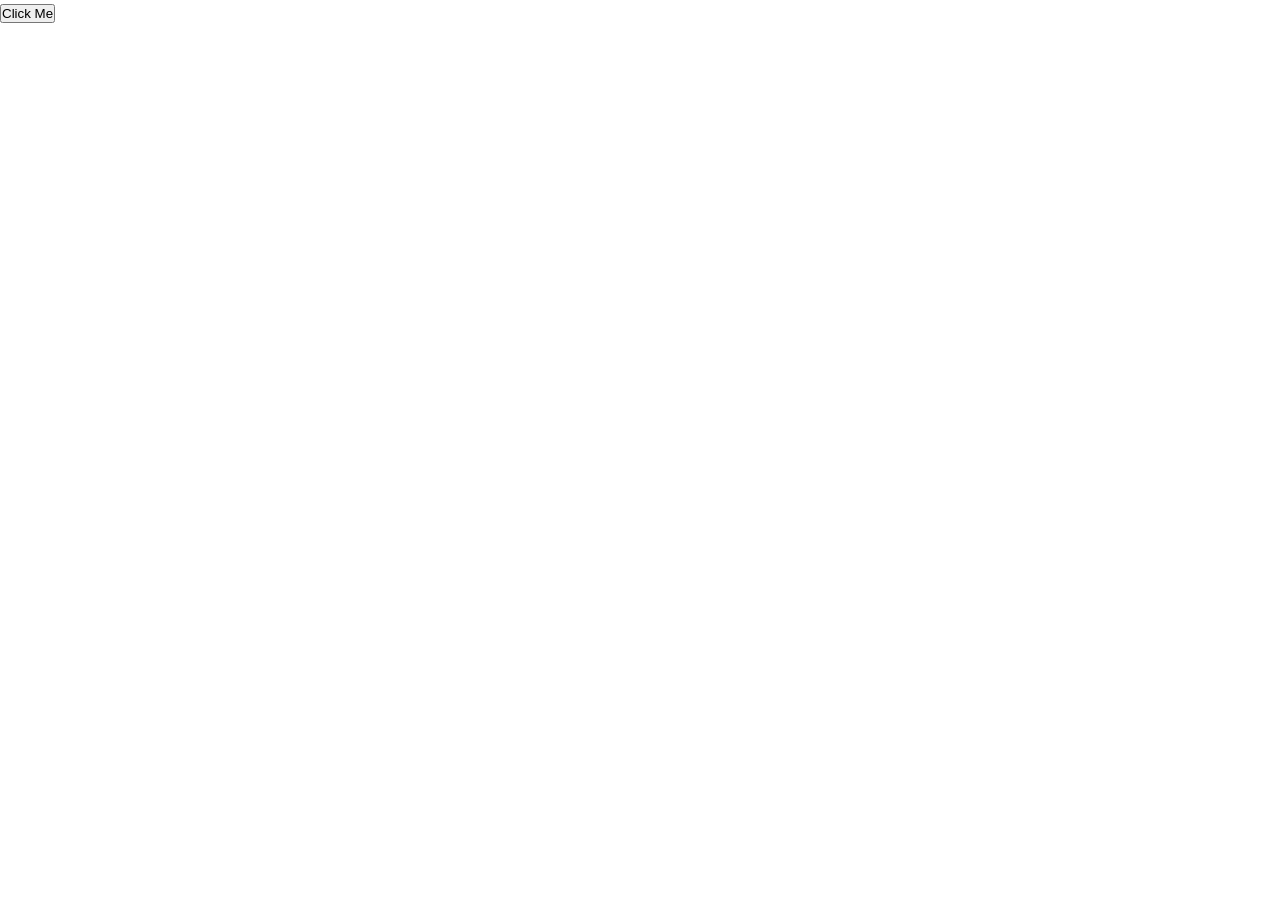
==== components-reference.html @ 5d5afd08 "Add navbar, hero video, base styles and nav actions" ====
<!DOCTYPE html>
<html lang="en">
    <head>
        <meta charset="UTF-8">
        <meta name="viewport" content="width=device-width, initial-scale=1.0">
        <title>Japan Tech</title>
        <link rel="icon" href = "">
        <link rel="stylesheet" href="css/base.css">
        <link rel="stylesheet" href="css/components.css">
    </head>
    <body>
        <button class = "action-btn">Click Me</button>
    </body>
</html>
---- css/base.css ----
/*:root means the top of the page, so these variables are available everywhere.*/
:root {
    --accent: #e30613;
    --accent-dark: #b8040f;

    /* darks */
    --dark: #111111;          /* near-black: footer, dark sections */
    --nav-bg: #111111;        /* navbar after scrolling */

    /* lights */
    --white: #ffffff;
    --light-bg: #f6f6f6;      /* soft grey for alternating sections */

    /* text */
    --text: #333333;          /* body text on light backgrounds */
    --muted: #6b6b6b;         /* secondary text */
    
    --font-family: 'Poppins', sans-serif;
    --space-1: 8px;
    --space-2: 16px;
    --space-3: 24px;
    --space-4: 40px;
    --space-5: 80px;
}

/* "*" means every element on the page.*/
* {
    margin: 0;
    padding: 0;
    box-sizing: border-box;
}

body {
    font-family: var(--font-family);
    line-height: 1.6;
}

a {
    color: inherit;
    text-decoration: none;
}

ul {
    list-style: none;
}

.container {
    max-width: 1200px;
    margin: 0 auto;
    padding: 0 20px;
}

.btn {
    display: inline-block;
    padding: 16px 40px;
    background: var(--accent);
    color: var(--white);
    font-weight: 600;
    border-radius: 999px;
    transition: background 0.3s;
}

.btn:hover {
    background: var(--accent-dark);
}
---- css/components.css ----
.nav {
    background: var(--nav-bg);
    padding: var(--space-3) 0;
    position: fixed;
    top: 0;
    left: 0;
    width: 100%;
    z-index: 100;
    background: transparent;
    transition: background 0.4s, padding 0.4s, box-shadow 0.4s;
}

.nav.scrolled {
    background: rgba(17, 17, 17, 0.85);          /* near-black at 85% opacity */
    backdrop-filter: blur(10px);                 /* blurs whatever is behind the bar */
    -webkit-backdrop-filter: blur(10px);         /* same thing for Safari */
    padding: var(--space-2) 0;                   /* 16px instead of 24px: a slimmer bar */
    box-shadow: 0 2px 20px rgba(0, 0, 0, 0.3);   /* soft shadow under the bar */
}
.nav-inner {
    display: flex;
    align-items: center;
    justify-content: space-between;
}

.nav-links {
    display: flex;
    gap: var(--space-4);
}

.nav-links a {
    color: var(--white);
    font-weight: 600;
    padding-bottom: 6px;                    /* room between the text and the underline */
    border-bottom: 2px solid transparent;   /* invisible underline that already takes up space */
    transition: opacity 0.3s, border-color 0.3s;
}

.nav-links a:hover {
    opacity: 0.7;                           /* dims the text; no underline */
}

.nav-links a.active {
    border-bottom-color: var(--accent);     /* the red underline appears only on the current page */
}

.nav-logo img {
    height: 60px;
    width: auto;
    transition: height 0.4s;
}

.nav.scrolled .nav-logo img {
    height: 44px;
}

.nav-actions {
    display: flex;
    align-items: center;
    gap: var(--space-3);          /* space between the heart and the call button */
}

.nav-call {
    display: inline-flex;         /* lets the icon and text sit on one line */
    align-items: center;
    gap: var(--space-1);
    padding: 12px 24px;           /* the whitespace inside the pill */
    background: var(--accent);
    color: var(--white);
    font-weight: 600;
    border-radius: 999px;         /* pill shape */
    transition: background 0.3s;
}

.nav-call:hover {
    background: var(--accent-dark);   /* assumes you added this variable */
}

.nav-saved {
    position: relative;
    display: inline-flex;
    color: var(--white);        /* this is the missing line */
    transition: color 0.3s;
}

.nav-saved:hover {
    color: var(--accent);
}

.nav-saved-count {
    position: absolute;           /* floats the badge on the corner of the heart */
    top: -6px;
    right: -12px;
    min-width: 18px;
    height: 18px;
    background: var(--accent);
    color: var(--white);
    font-size: 11px;
    line-height: 18px;            /* same as height, which centers the number vertically */
    text-align: center;
    border-radius: 50%;
}
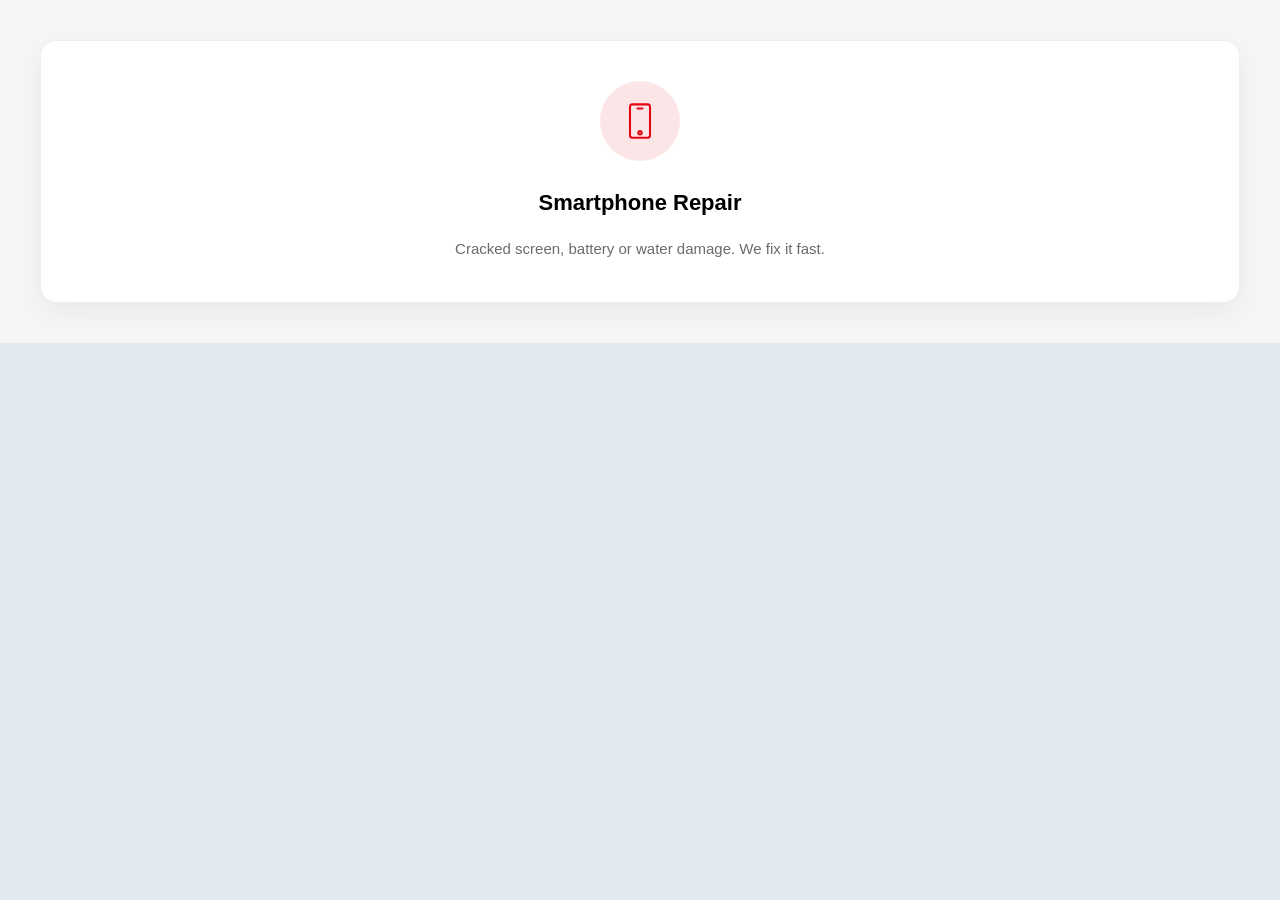
==== commit a59e9dfc: "made hero seciton mobile optimized and desktop" ====
--- a/components-reference.html
+++ b/components-reference.html
@@ -4,11 +4,36 @@
         <meta charset="UTF-8">
         <meta name="viewport" content="width=device-width, initial-scale=1.0">
         <title>Japan Tech</title>
-        <link rel="icon" href = "">
+        <link rel="icon" href = "images/logo.svg">
         <link rel="stylesheet" href="css/base.css">
         <link rel="stylesheet" href="css/components.css">
+
+        <style>
+            .preview-grid {
+                display: grid;
+                grid-template-columns: repeat(auto-fit, minmax(280px, 1fr));
+                gap: var(--space-3);
+                padding: var(--space-4);
+                background: var(--light-bg);
+            }
+        </style>
     </head>
-    <body>
-        <button class = "action-btn">Click Me</button>
+    <body style = "background-color: #e2e8f0;">
+
+        <div class = "preview-grid">
+
+            <!-- service card -->
+            <article class = "service-card">
+                <div class = "service-card-icon">
+                    <svg viewBox="0 0 48 48" width="40" height="40" fill="none" stroke="currentColor" stroke-width="2.5" stroke-linecap="round" stroke-linejoin="round" aria-hidden="true">
+                        <rect x="12" y="4" width="24" height="40" rx="3"/>
+                        <line x1="21" y1="9" x2="27" y2="9"/>
+                        <circle cx="24" cy="38" r="2"/>
+                    </svg>                    
+                </div>
+                <h3 class = "service-card-title">Smartphone Repair</h3>
+                <p class = "service-card-text">Cracked screen, battery or water damage. We fix it fast.</p>
+            </article>
+        </div>
     </body>
 </html>
--- a/css/base.css
+++ b/css/base.css
@@ -21,6 +21,9 @@
     --space-3: 24px;
     --space-4: 40px;
     --space-5: 80px;
+
+    --radius: 16px;                                 /* rounded corners for all cards*/
+    --shadow: 0 10px 30px rgba(0, 0, 0, 0.06);    /* soft shadow for all corners */      
 }
 
 /* "*" means every element on the page.*/
@@ -34,6 +37,7 @@
     font-family: var(--font-family);
     line-height: 1.6;
 }
+
 
 a {
     color: inherit;
--- a/css/components.css
+++ b/css/components.css
@@ -17,10 +17,13 @@
     padding: var(--space-2) 0;                   /* 16px instead of 24px: a slimmer bar */
     box-shadow: 0 2px 20px rgba(0, 0, 0, 0.3);   /* soft shadow under the bar */
 }
+
 .nav-inner {
     display: flex;
     align-items: center;
     justify-content: space-between;
+    max-width: 1400px;            /* wider than the 1200px container */
+    padding: 0 var(--space-4);    /* 40px of space at the sides instead of 20px */
 }
 
 .nav-links {
@@ -99,4 +102,148 @@
     line-height: 18px;            /* same as height, which centers the number vertically */
     text-align: center;
     border-radius: 50%;
+}
+
+.preview-grid {
+  display: grid;
+  grid-template-columns: repeat(auto-fill, minmax(280px, 1fr));
+  gap: var(--space-3);
+  padding: var(--space-4);
+  background: var(--light-bg);
+}
+
+.service-card {
+  background: var(--white);
+  border-radius: var(--radius);
+  padding: var(--space-4) var(--space-3);
+  text-align: center;
+  box-shadow: var(--shadow);
+  border: 1px solid #eeeeee; 
+}
+
+.service-card-icon {
+    width: 80px;
+    height: 80px;
+    margin: 0 auto var(--space-3);     /* auto left/right centers it; 24px under it */
+    display: flex;
+    align-items: center;               /* centers the SVG vertically... */
+    justify-content: center;           /* ...and horizontally inside the circle */
+    border-radius: 50%;                /* 50% turns a square into a circle */
+    background: rgba(227, 6, 19, 0.1); /* the brand red at 10% opacity: a soft tint */
+    color: var(--accent);              /* the SVG's currentColor becomes red */
+}
+
+.service-card-title {
+    font-size: 22px;
+    margin-bottom: var(--space-2);
+}
+
+.service-card-text {
+    color: var(--muted);
+    font-size: 15px;
+    line-height: 1.7;                  /* airy lines are easier to read */
+}
+
+.service-card {
+    /* ...existing lines... */
+    transition: transform 0.25s, box-shadow 0.25s;   /* animate these two changes */
+}
+
+.service-card:hover {
+    transform: translateY(-6px);                      /* move up 6px */
+    box-shadow: 0 16px 36px rgba(0, 0, 0, 0.1);       /* a deeper shadow while lifted */
+}
+
+@media (max-width: 600px) {
+  .preview-grid {
+      padding: var(--space-3);   /* 24px instead of 40px on phones */
+  }
+}
+
+.nav-toggle {
+  display: none;
+  flex-direction: column;
+  gap: 5px;
+  padding: 8px;
+  background: none;
+  border: none;
+  cursor: pointer;
+}
+
+.nav-toggle span {
+  display: block;
+  background: var(--white);
+  width: 24px;
+  height: 2px;
+  border-radius: 2px;
+  transition: transform 0.3s, opacity 0.3s;
+}
+
+@media (max-width: 1000px) {
+
+    .nav-inner {
+        padding: 0 20px;               /* 40px is too much on a phone */
+    }
+
+    .nav-actions {
+        margin-left: auto;             /* pushes the heart and Call button to the right */
+        gap: var(--space-2);
+    }
+
+    .nav-toggle {
+        display: flex;
+        margin-left: var(--space-2);   /* space between the Call button and the burger */
+    }
+
+    .nav-call {
+        padding: 10px 18px;            /* smaller button on mobile */
+        box-shadow: none;              /* the glow is too heavy in a small bar */
+    }
+
+    .nav-menu {
+        display: none;
+        position: absolute;
+        top: 100%;
+        left: 0;
+        width: 100%;
+        background: var(--nav-bg);
+        padding: var(--space-2) 20px var(--space-3);
+    }
+
+    .nav.menu-open .nav-menu {
+        display: block;
+    }
+
+    .nav.menu-open {
+        background: var(--nav-bg);
+    }
+
+    .nav-links {
+        flex-direction: column;
+        gap: 0;
+    }
+
+    .nav-links li {
+        border-bottom: 1px solid rgba(255, 255, 255, 0.08);   /* faint divider between rows */
+    }
+
+    .nav-links a {
+        display: block;
+        padding: 14px 0;
+        border-bottom: none;           /* the long underline looks odd in a list */
+    }
+
+    .nav-links a.active {
+        color: var(--accent);          /* the current page is shown in red text */
+    }
+
+    .nav.menu-open .nav-toggle span:nth-child(1) {
+        transform: translateY(7px) rotate(45deg);
+    }
+    .nav.menu-open .nav-toggle span:nth-child(2) {
+        opacity: 0;
+    }
+    .nav.menu-open .nav-toggle span:nth-child(3) {
+        transform: translateY(-7px) rotate(-45deg);
+    }
 }
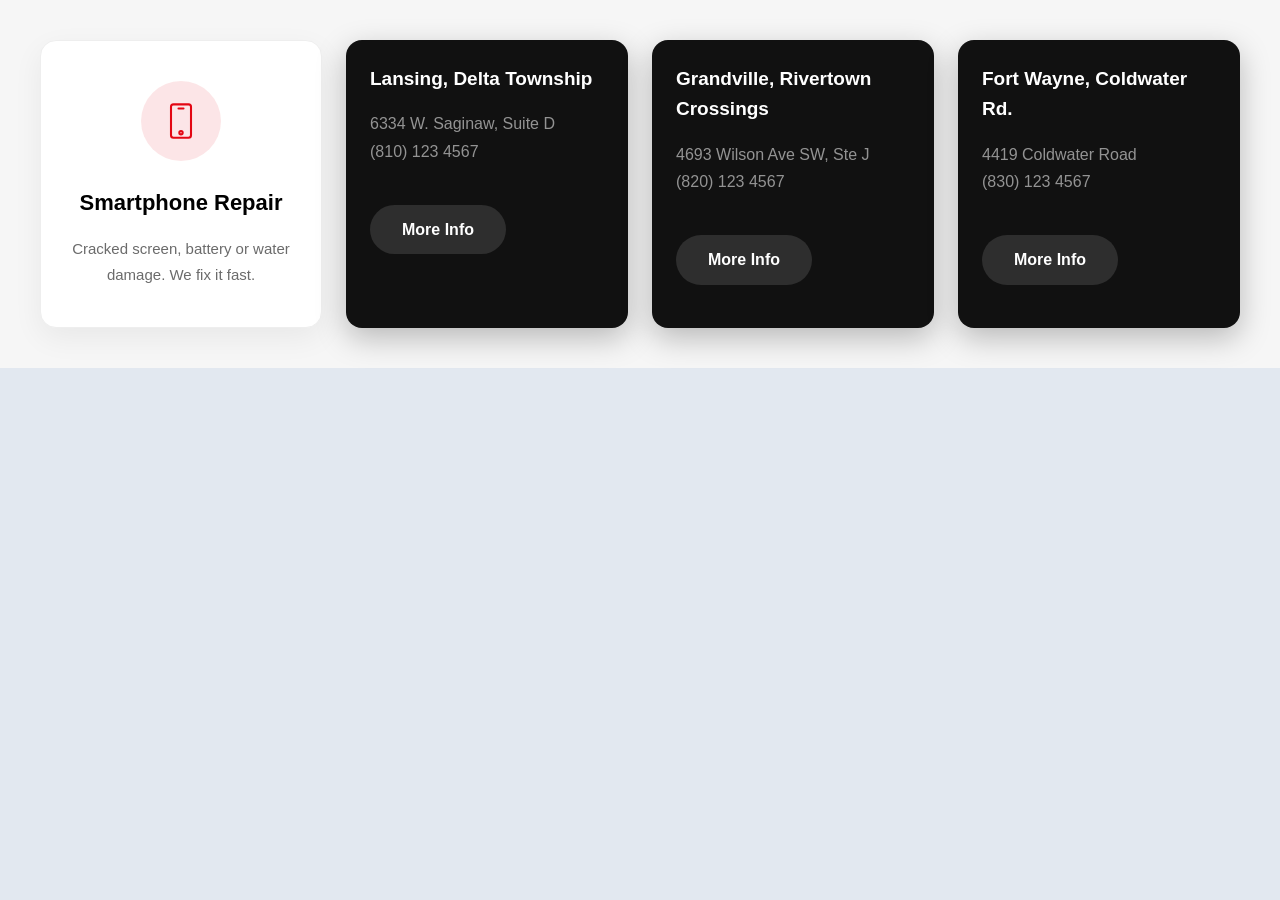
==== commit a791f27b: "Created the contact page" ====
--- a/components-reference.html
+++ b/components-reference.html
@@ -34,6 +34,34 @@
                 <h3 class = "service-card-title">Smartphone Repair</h3>
                 <p class = "service-card-text">Cracked screen, battery or water damage. We fix it fast.</p>
             </article>
+
+            <!-- branch cards -->
+            <article class="branch-card">
+                <h3 class="branch-card-title">Lansing, Delta Township</h3>
+                <p class="branch-card-text">
+                    6334 W. Saginaw, Suite D<br>
+                    <a href="tel:+18101234567">(810) 123 4567</a>
+                </p>
+                <a href="contact.html" class="branch-card-btn">More Info</a>
+            </article>
+
+            <article class="branch-card">
+                <h3 class="branch-card-title">Grandville, Rivertown Crossings</h3>
+                <p class="branch-card-text">
+                    4693 Wilson Ave SW, Ste J<br>
+                    <a href="tel:+18201234567">(820) 123 4567</a>
+                </p>
+                <a href="contact.html" class="branch-card-btn">More Info</a>
+            </article>
+
+            <article class="branch-card">
+                <h3 class="branch-card-title">Fort Wayne, Coldwater Rd.</h3>
+                <p class="branch-card-text">
+                    4419 Coldwater Road<br>
+                    <a href="tel:+18301234567">(830) 123 4567</a>
+                </p>
+                <a href="contact.html" class="branch-card-btn">More Info</a>
+            </article>
         </div>
     </body>
 </html>
--- a/css/base.css
+++ b/css/base.css
@@ -23,7 +23,9 @@
     --space-5: 80px;
 
     --radius: 16px;                                 /* rounded corners for all cards*/
-    --shadow: 0 10px 30px rgba(0, 0, 0, 0.06);    /* soft shadow for all corners */      
+    --shadow: 0 10px 30px rgba(0, 0, 0, 0.06);    /* soft shadow for all corners */  
+    
+    --on-dark: rgba(255, 255, 255, 0.7);   /* text on dark backgrounds */
 }
 
 /* "*" means every element on the page.*/
--- a/css/components.css
+++ b/css/components.css
@@ -154,6 +154,57 @@
     box-shadow: 0 16px 36px rgba(0, 0, 0, 0.1);       /* a deeper shadow while lifted */
 }
 
+/* ===== BRANCH CARD ===== */
+.branch-card {
+    display: flex;
+    flex-direction: column;
+    background: var(--dark);
+    color: var(--on-dark);
+    border-radius: var(--radius);
+    padding: var(--space-3);
+    box-shadow: 0 10px 30px rgba(0, 0, 0, 0.25);
+}
+
+.branch-card-title {
+    color: var(--white);
+    font-size: 19px;
+    margin-bottom: var(--space-2);
+}
+
+.branch-card-text {
+    font-size: 16px;
+    line-height: 1.7;
+    color: rgba(255, 255, 255, 0.55);       /* dimmed so the title stands out */
+}
+
+.branch-card-text a {
+    transition: color 0.3s;
+}
+
+.branch-card-text a:hover {
+    color: var(--white);
+}
+
+.branch-card-btn {
+    align-self: flex-start;                 /* keeps the button its own width, not stretched */
+    margin-top: auto;                       /* pushes the button to the bottom so all cards line up */
+    padding: 12px 32px;
+    background: rgba(255, 255, 255, 0.12);
+    color: var(--white);
+    font-weight: 600;
+    border-radius: 999px;                   /* pill shape */
+    transition: background 0.3s;
+}
+
+.branch-card-btn:hover {
+    background: var(--accent);
+}
+
+/* space between the address block and the button */
+.branch-card-text + .branch-card-btn {
+    margin-top: var(--space-4);
+}
+
 @media (max-width: 600px) {
   .preview-grid {
       padding: var(--space-3);   /* 24px instead of 40px on phones */
@@ -179,6 +230,80 @@
   transition: transform 0.3s, opacity 0.3s;
 }
 
+/* ===== FOOTER ===== */
+.footer {
+    background: var(--dark);
+    color: var(--on-dark);
+    padding-top: var(--space-4);         /* 40px of space above the content */
+}
+
+.footer-grid {
+    display: grid;                       /* grid with no columns defined = ONE column */
+    gap: var(--space-4);                 /* 40px between the stacked blocks */
+}
+
+.footer-logo img {
+    height: 56px;
+    width: auto;
+}
+
+.footer-hours {
+    margin-top: var(--space-3);
+    font-size: 15px;
+    line-height: 1.8;                    /* airy lines for the hours text */
+}
+
+.footer-col {
+    padding-top: var(--space-4);                       /* space above each column's heading */
+    border-top: 1px solid rgba(255, 255, 255, 0.1);    /* faint divider between stacked blocks */
+}
+
+.footer-title {
+    color: var(--white);
+    font-size: 18px;
+    margin-bottom: var(--space-2);
+}
+
+.footer-col a {
+    display: block;                      /* the whole row is tappable */
+    padding: 10px 0;                     /* 10 + 10 + the text's height ≈ 44px: a comfortable tap size */
+    transition: color 0.3s;
+}
+
+.footer-col a:hover {
+    color: var(--white);                 /* brightens from the dimmed text color */
+}
+
+.footer-social {
+    display: flex;
+    gap: var(--space-2);
+    margin-top: var(--space-3);
+}
+
+.footer-social a {
+    width: 44px;
+    height: 44px;
+    display: flex;
+    align-items: center;                 /* centers the icon vertically... */
+    justify-content: center;             /* ...and horizontally */
+    border-radius: 50%;                  /* a circle */
+    background: rgba(255, 255, 255, 0.08);
+    color: var(--white);                 /* the SVG's currentColor */
+    transition: background 0.3s;
+}
+
+.footer-social a:hover {
+    background: var(--accent);           /* turns red on hover */
+}
+
+.footer-bottom {
+    margin-top: var(--space-5);                          /* 80px between the columns and the strip */
+    padding: var(--space-3) 0;
+    border-top: 1px solid rgba(255, 255, 255, 0.1);
+    font-size: 14px;
+    text-align: center;
+}
+
 @media (max-width: 1000px) {
 
     .nav-inner {
@@ -246,4 +371,25 @@
     .nav.menu-open .nav-toggle span:nth-child(3) {
         transform: translateY(-7px) rotate(-45deg);
     }
-}+}
+
+@media (min-width: 900px) {
+
+    .footer {
+        padding-top: var(--space-5);               /* more air on a big screen */
+    }
+
+    .footer-grid {
+        grid-template-columns: 1.4fr 1fr 1fr 1.2fr;   /* four columns; the first is a little wider */
+        gap: var(--space-4);
+    }
+
+    .footer-col {
+        padding-top: 0;                            /* the divider and extra space are only for stacked phone layout */
+        border-top: none;
+    }
+
+    .footer-bottom {
+        text-align: left;
+    }
+}
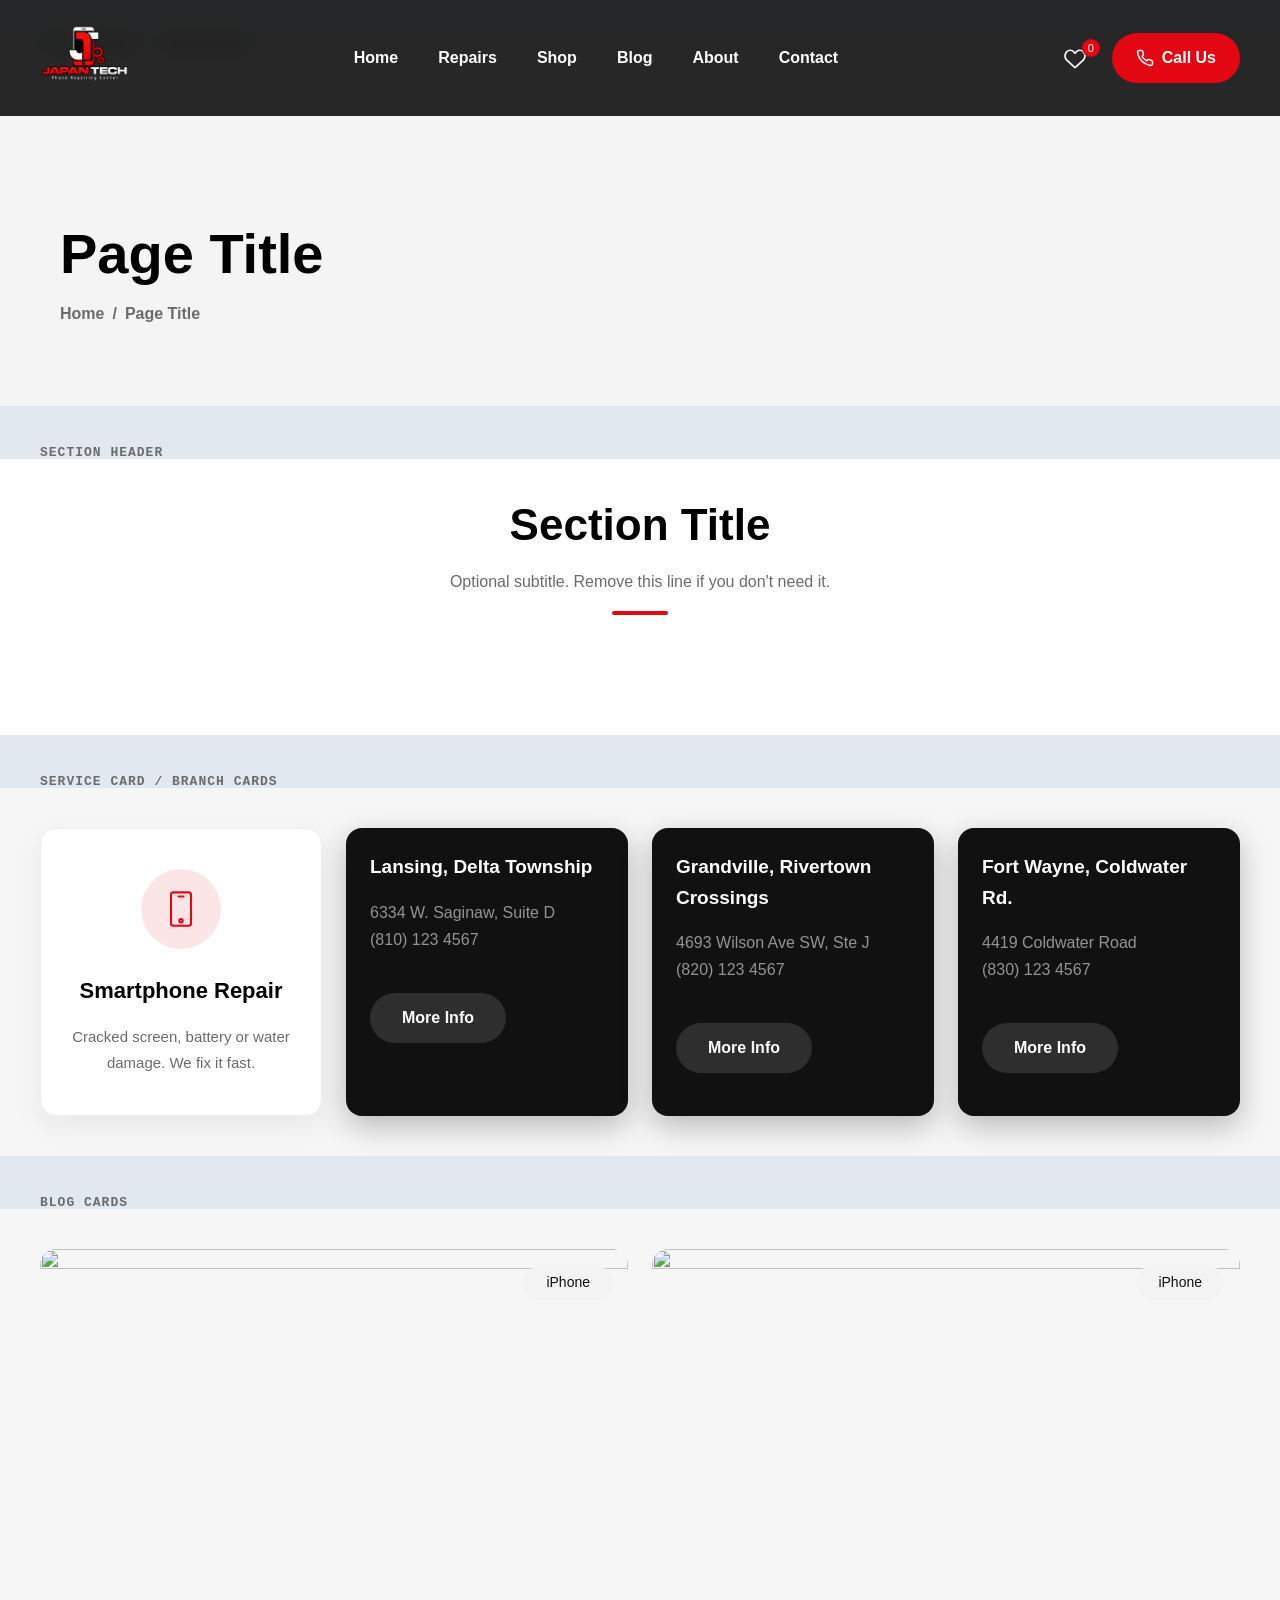
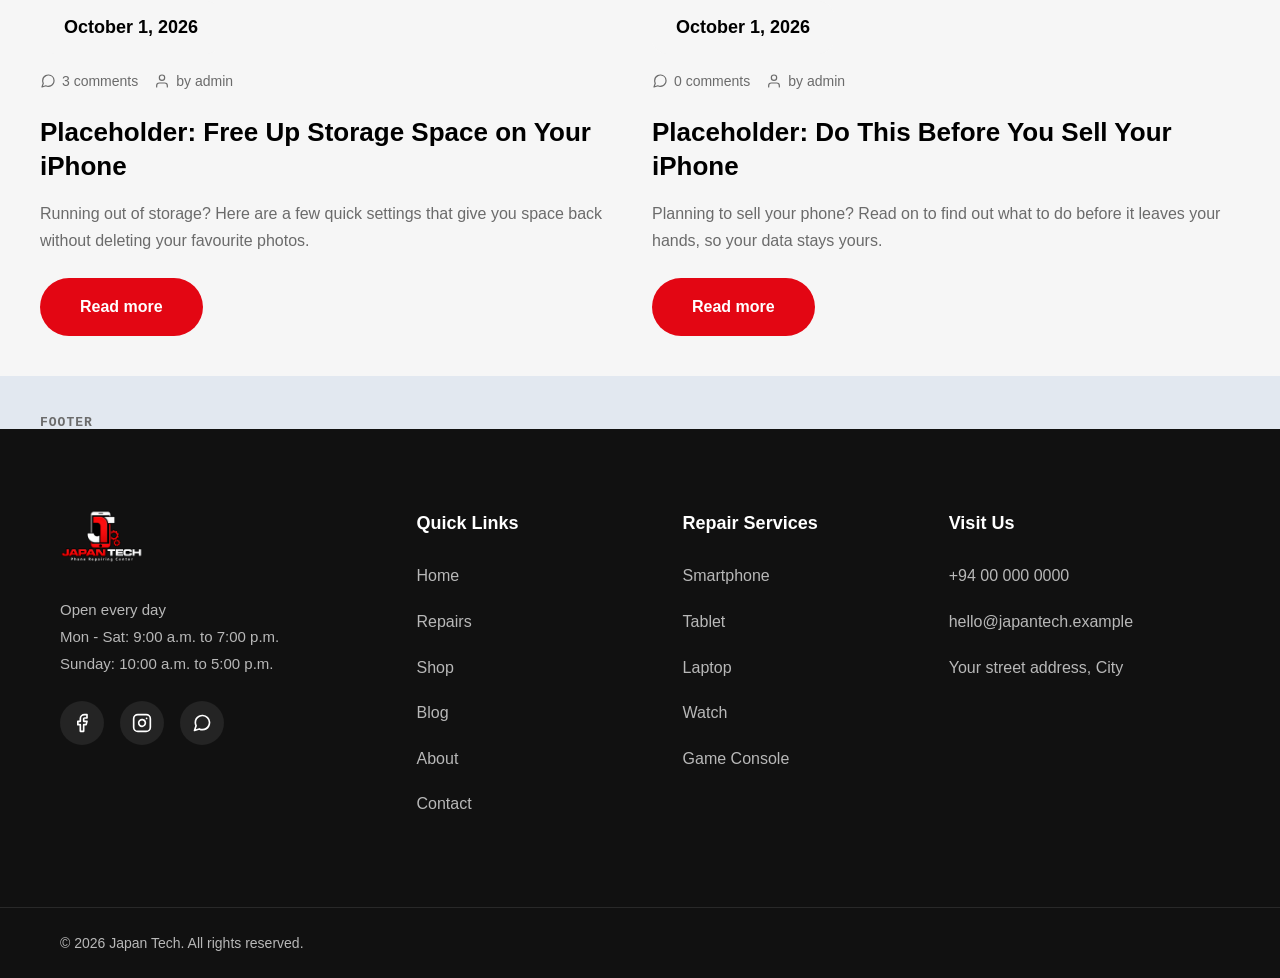
==== commit 4de4231d: "Created repairs/services page and added components" ====
--- a/components-reference.html
+++ b/components-reference.html
@@ -16,11 +16,88 @@
                 padding: var(--space-4);
                 background: var(--light-bg);
             }
+
+            .preview-grid.wide {
+                grid-template-columns: repeat(auto-fit, minmax(340px, 1fr));
+            }
+
+            .ref-label {
+                padding: var(--space-4) var(--space-4) 0;
+                font: 600 13px/1 monospace;
+                letter-spacing: 1px;
+                text-transform: uppercase;
+                color: var(--muted);
+            }
+
+            .ref-block {
+                padding: var(--space-4) 0;
+                background: var(--white);
+            }
         </style>
     </head>
-    <body style = "background-color: #e2e8f0;">
-
-        <div class = "preview-grid">
+    <body style="background-color: #e2e8f0;">
+
+        <!-- NAVBAR (fixed to the top; also needs js/nav.js at the bottom of the page) -->
+        <header class="nav nav-solid">
+            <div class="container nav-inner">
+                <a href="index.html" class="nav-logo"><img src="images/logo.svg" alt="Japan Tech Logo"></a>
+
+                <nav class="nav-menu" id="navMenu">
+                    <ul class="nav-links">
+                        <li><a href="index.html">Home</a></li>
+                        <li><a href="services.html">Repairs</a></li>
+                        <li><a href="shop.html">Shop</a></li>
+                        <li><a href="blog.html">Blog</a></li>
+                        <li><a href="about.html">About</a></li>
+                        <li><a href="contact.html">Contact</a></li>
+                    </ul>
+                </nav>
+
+                <div class="nav-actions">
+                    <a href="saved.html" class="nav-saved" aria-label="Saved products" title="Saved products">
+                        <svg width="26" height="26" viewBox="0 0 24 24" fill="none" xmlns="http://www.w3.org/2000/svg" aria-hidden="true">
+                            <path fill-rule="evenodd" clip-rule="evenodd" d="M19.1959 6.98709C17.5699 4.89134 14.3061 5.24282 13.1635 7.63669C12.6965 8.61527 11.3035 8.61527 10.8365 7.63669C9.69394 5.24282 6.43011 4.89135 4.8041 6.98709L4.49475 7.38581C3.08665 9.2007 3.28996 11.7888 4.96418 13.3616L11.9168 19.8928C11.9479 19.922 11.9753 19.9477 12 19.9708C12.0247 19.9477 12.0521 19.922 12.0832 19.8928L19.0358 13.3616C20.71 11.7888 20.9133 9.2007 19.5052 7.38581L19.1959 6.98709ZM12 6.62866C13.7697 3.5573 18.1553 3.19885 20.381 6.06759L20.6904 6.46631C22.5728 8.89249 22.301 12.3524 20.0628 14.4548L13.0927 21.0026C12.9885 21.1005 12.8747 21.2075 12.7673 21.2902C12.6438 21.3853 12.4712 21.4954 12.2407 21.5406C12.0818 21.5718 11.9182 21.5718 11.7593 21.5406C11.5288 21.4954 11.3562 21.3853 11.2327 21.2902C11.1253 21.2075 11.0115 21.1005 10.9073 21.0026L3.93717 14.4548C1.69903 12.3524 1.42724 8.8925 3.30962 6.46632L3.61898 6.06759C5.84473 3.19885 10.2303 3.55729 12 6.62866Z" fill="currentColor"/>
+                        </svg>
+                        <span class="nav-saved-count">0</span>
+                    </a>
+                    <a href="tel:+940000000000" class="nav-call"><svg width="18" height="18" viewBox="0 0 24 24" fill="none" stroke="currentColor" stroke-width="2" stroke-linecap="round" stroke-linejoin="round" aria-hidden="true">
+                        <path d="M22 16.9v3a2 2 0 0 1-2.2 2 19.8 19.8 0 0 1-8.6-3.1 19.5 19.5 0 0 1-6-6 19.8 19.8 0 0 1-3.1-8.7A2 2 0 0 1 4.1 2h3a2 2 0 0 1 2 1.7c.1 1 .4 1.9.7 2.8a2 2 0 0 1-.5 2.1L8.1 9.9a16 16 0 0 0 6 6l1.3-1.3a2 2 0 0 1 2.1-.4c.9.3 1.8.6 2.8.7a2 2 0 0 1 1.7 2z"/>
+                        </svg>Call Us
+                    </a>
+                </div>
+
+                <button class="nav-toggle" id="navToggle" type="button" aria-label="Toggle menu" aria-expanded="false" aria-controls="navMenu">
+                    <span></span>
+                    <span></span>
+                    <span></span>
+                </button>
+            </div>
+        </header>
+
+        <p class="ref-label">Page banner + breadcrumb</p>
+        <section class="page-banner">
+            <div class="container">
+                <h1>Page Title</h1>
+                <nav class="breadcrumb" aria-label="Breadcrumb">
+                    <a href="index.html">Home</a>
+                    <span aria-hidden="true">/</span>
+                    <span aria-current="page">Page Title</span>
+                </nav>
+            </div>
+        </section>
+
+        <p class="ref-label">Section header</p>
+        <div class="ref-block">
+            <div class="container">
+                <header class="section-header">
+                    <h2 class="section-title">Section Title</h2>
+                    <p class="section-subtitle">Optional subtitle. Remove this line if you don't need it.</p>
+                </header>
+            </div>
+        </div>
+
+        <p class="ref-label">Service card / Branch cards</p>
+        <div class="preview-grid">
 
             <!-- service card -->
             <article class = "service-card">
@@ -63,5 +140,122 @@
                 <a href="contact.html" class="branch-card-btn">More Info</a>
             </article>
         </div>
+
+        <p class="ref-label">Blog cards</p>
+        <div class="preview-grid wide">
+                    <article class="blog-card">
+                        <a href="#" class="blog-card-media">
+                            <img src="images/blog-1.jpg" alt="" loading="lazy">
+                            <span class="blog-card-tag">iPhone</span>
+                        </a>
+                        <time class="blog-card-date" datetime="2026-10-01">October 1, 2026</time>
+                        <ul class="blog-card-meta">
+                            <li><svg width="16" height="16" viewBox="0 0 24 24" fill="none" stroke="currentColor" stroke-width="1.8" stroke-linecap="round" stroke-linejoin="round" aria-hidden="true"><path d="M21 11.5a8.38 8.38 0 0 1-.9 3.8 8.5 8.5 0 0 1-7.6 4.7 8.38 8.38 0 0 1-3.8-.9L3 21l1.9-5.7a8.38 8.38 0 0 1-.9-3.8 8.5 8.5 0 0 1 4.7-7.6 8.38 8.38 0 0 1 3.8-.9h.5a8.48 8.48 0 0 1 8 8v.5z"/></svg>3 comments</li>
+                            <li><svg width="16" height="16" viewBox="0 0 24 24" fill="none" stroke="currentColor" stroke-width="1.8" stroke-linecap="round" stroke-linejoin="round" aria-hidden="true"><path d="M20 21v-2a4 4 0 0 0-4-4H8a4 4 0 0 0-4 4v2"/><circle cx="12" cy="7" r="4"/></svg>by admin</li>
+                        </ul>
+                        <h3 class="blog-card-title"><a href="#">Placeholder: Free Up Storage Space on Your iPhone</a></h3>
+                        <p class="blog-card-text">Running out of storage? Here are a few quick settings that give you space back without deleting your favourite photos.</p>
+                        <a href="#" class="btn blog-card-btn">Read more</a>
+                    </article>
+
+                    <article class="blog-card">
+                        <a href="#" class="blog-card-media">
+                            <img src="images/blog-2.jpg" alt="" loading="lazy">
+                            <span class="blog-card-tag">iPhone</span>
+                        </a>
+                        <time class="blog-card-date" datetime="2026-10-01">October 1, 2026</time>
+                        <ul class="blog-card-meta">
+                            <li><svg width="16" height="16" viewBox="0 0 24 24" fill="none" stroke="currentColor" stroke-width="1.8" stroke-linecap="round" stroke-linejoin="round" aria-hidden="true"><path d="M21 11.5a8.38 8.38 0 0 1-.9 3.8 8.5 8.5 0 0 1-7.6 4.7 8.38 8.38 0 0 1-3.8-.9L3 21l1.9-5.7a8.38 8.38 0 0 1-.9-3.8 8.5 8.5 0 0 1 4.7-7.6 8.38 8.38 0 0 1 3.8-.9h.5a8.48 8.48 0 0 1 8 8v.5z"/></svg>0 comments</li>
+                            <li><svg width="16" height="16" viewBox="0 0 24 24" fill="none" stroke="currentColor" stroke-width="1.8" stroke-linecap="round" stroke-linejoin="round" aria-hidden="true"><path d="M20 21v-2a4 4 0 0 0-4-4H8a4 4 0 0 0-4 4v2"/><circle cx="12" cy="7" r="4"/></svg>by admin</li>
+                        </ul>
+                        <h3 class="blog-card-title"><a href="#">Placeholder: Do This Before You Sell Your iPhone</a></h3>
+                        <p class="blog-card-text">Planning to sell your phone? Read on to find out what to do before it leaves your hands, so your data stays yours.</p>
+                        <a href="#" class="btn blog-card-btn">Read more</a>
+                    </article>
+        </div>
+
+        <p class="ref-label">Footer</p>
+        <footer class="footer">
+            <div class="container footer-grid">
+
+                <div class="footer-about">
+                    <a href="index.html" class="footer-logo">
+                        <img src="images/logo.svg" alt="Japan Tech">
+                    </a>
+                    <p class="footer-hours">
+                        Open every day<br>
+                        Mon - Sat: 9:00 a.m. to 7:00 p.m.<br>
+                        Sunday: 10:00 a.m. to 5:00 p.m.
+                    </p>
+
+                    <ul class="footer-social">
+                        <li>
+                            <a href="#" aria-label="Facebook">
+                                <svg width="20" height="20" viewBox="0 0 24 24" fill="none" stroke="currentColor" stroke-width="2" stroke-linecap="round" stroke-linejoin="round" aria-hidden="true">
+                                    <path d="M18 2h-3a5 5 0 0 0-5 5v3H7v4h3v8h4v-8h3l1-4h-4V7a1 1 0 0 1 1-1h3z"/>
+                                </svg>
+                            </a>
+                        </li>
+                        <li>
+                            <a href="#" aria-label="Instagram">
+                                <svg width="20" height="20" viewBox="0 0 24 24" fill="none" stroke="currentColor" stroke-width="2" stroke-linecap="round" stroke-linejoin="round" aria-hidden="true">
+                                    <rect x="2" y="2" width="20" height="20" rx="5"/>
+                                    <path d="M16 11.37A4 4 0 1 1 12.63 8 4 4 0 0 1 16 11.37z"/>
+                                    <line x1="17.5" y1="6.5" x2="17.51" y2="6.5"/>
+                                </svg>
+                            </a>
+                        </li>
+                        <li>
+                            <a href="#" aria-label="WhatsApp">
+                                <svg width="20" height="20" viewBox="0 0 24 24" fill="none" stroke="currentColor" stroke-width="2" stroke-linecap="round" stroke-linejoin="round" aria-hidden="true">
+                                    <path d="M21 11.5a8.38 8.38 0 0 1-.9 3.8 8.5 8.5 0 0 1-7.6 4.7 8.38 8.38 0 0 1-3.8-.9L3 21l1.9-5.7a8.38 8.38 0 0 1-.9-3.8 8.5 8.5 0 0 1 4.7-7.6 8.38 8.38 0 0 1 3.8-.9h.5a8.48 8.48 0 0 1 8 8v.5z"/>
+                                </svg>
+                            </a>
+                        </li>
+                    </ul>
+                </div>
+
+                <nav class="footer-col" aria-label="Quick links">
+                    <h3 class="footer-title">Quick Links</h3>
+                    <ul>
+                        <li><a href="index.html">Home</a></li>
+                        <li><a href="services.html">Repairs</a></li>
+                        <li><a href="shop.html">Shop</a></li>
+                        <li><a href="blog.html">Blog</a></li>
+                        <li><a href="about.html">About</a></li>
+                        <li><a href="contact.html">Contact</a></li>
+                    </ul>
+                </nav>
+
+                <nav class="footer-col" aria-label="Repair services">
+                    <h3 class="footer-title">Repair Services</h3>
+                    <ul>
+                        <li><a href="services.html">Smartphone</a></li>
+                        <li><a href="services.html">Tablet</a></li>
+                        <li><a href="services.html">Laptop</a></li>
+                        <li><a href="services.html">Watch</a></li>
+                        <li><a href="services.html">Game Console</a></li>
+                    </ul>
+                </nav>
+
+                <div class="footer-col">
+                    <h3 class="footer-title">Visit Us</h3>
+                    <ul>
+                        <li><a href="tel:+940000000000">+94 00 000 0000</a></li>
+                        <li><a href="mailto:hello@japantech.example">hello@japantech.example</a></li>
+                        <li><a href="contact.html">Your street address, City</a></li>
+                    </ul>
+                </div>
+
+            </div>
+
+            <div class="footer-bottom">
+                <div class="container">
+                    <p>&copy; 2026 Japan Tech. All rights reserved.</p>
+                </div>
+            </div>
+        </footer>
+
+        <script src="js/nav.js"></script>
     </body>
 </html>
--- a/css/components.css
+++ b/css/components.css
@@ -16,6 +16,13 @@
     -webkit-backdrop-filter: blur(10px);         /* same thing for Safari */
     padding: var(--space-2) 0;                   /* 16px instead of 24px: a slimmer bar */
     box-shadow: 0 2px 20px rgba(0, 0, 0, 0.3);   /* soft shadow under the bar */
+}
+
+/* dark bar from the start: use on pages whose top banner is light */
+.nav.nav-solid {
+    background: rgba(17, 17, 17, 0.9);
+    backdrop-filter: blur(10px);
+    -webkit-backdrop-filter: blur(10px);
 }
 
 .nav-inner {
@@ -205,6 +212,221 @@
     margin-top: var(--space-4);
 }
 
+/* ===== PAGE BANNER + BREADCRUMB ===== */
+/* mobile first: phone values here, larger screens below */
+.page-banner {
+    position: relative;
+    padding: 130px 0 50px;                  /* top padding clears the fixed navbar */
+    background-color: #f4f4f4;
+    background-image:
+        linear-gradient(90deg, #f4f4f4 0%, rgba(244, 244, 244, 0.85) 60%, rgba(244, 244, 244, 0.4) 100%),
+        url("../images/contact-banner.jpg");   /* set a different image per page with an inline style or page css */
+    background-size: cover;
+    background-position: 70% center;        /* keeps the subject visible on narrow screens */
+    background-repeat: no-repeat;
+}
+
+.page-banner h1 {
+    font-size: clamp(34px, 8vw, 56px);
+    line-height: 1.1;
+    margin-bottom: var(--space-2);
+}
+
+.breadcrumb {
+    display: flex;
+    flex-wrap: wrap;
+    gap: 8px;
+    font-weight: 600;
+    color: var(--muted);
+}
+
+.breadcrumb a {
+    transition: color 0.3s;
+}
+
+.breadcrumb a:hover {
+    color: var(--accent);
+}
+
+/* ===== SECTION HEADER ===== */
+.section-header {
+    text-align: center;
+    margin-bottom: var(--space-4);
+}
+
+.section-title {
+    font-size: clamp(28px, 5vw, 44px);
+    line-height: 1.2;
+}
+
+.section-header::after {                    /* the short underline, no extra HTML needed */
+    content: "";
+    display: block;
+    width: 56px;
+    height: 4px;
+    margin: var(--space-2) auto 0;
+    background: var(--accent);
+    border-radius: 2px;
+}
+
+.section-subtitle {
+    max-width: 560px;
+    margin: var(--space-2) auto 0;
+    color: var(--muted);
+    line-height: 1.7;
+}
+
+/* ===== BLOG CARD ===== */
+.blog-card {
+    display: flex;
+    flex-direction: column;
+    height: 100%;                           /* equal-height cards when side by side */
+}
+
+.blog-card-media {
+    position: relative;
+    display: block;
+    overflow: hidden;                       /* clips the image when it zooms on hover */
+    border-radius: var(--radius);
+}
+
+.blog-card-media img {
+    display: block;
+    width: 100%;
+    aspect-ratio: 16 / 10;
+    object-fit: cover;
+    transition: transform 0.5s;
+}
+
+.blog-card:hover .blog-card-media img {
+    transform: scale(1.05);
+}
+
+.blog-card-tag {
+    position: absolute;                     /* category pill in the top-right corner */
+    top: 16px;
+    right: 16px;
+    padding: 6px 22px;
+    background: rgba(244, 244, 244, 0.95);
+    color: var(--dark);
+    font-size: 14px;
+    font-weight: 500;
+    border-radius: 999px;
+}
+
+.blog-card-date {
+    position: relative;                     /* sits on top of the image edge */
+    z-index: 1;
+    align-self: flex-start;
+    margin-top: -16px;                      /* overlaps the bottom of the image */
+    padding: 12px 24px;
+    background: var(--light-bg);
+    border-radius: 0 var(--radius) var(--radius) var(--radius);
+    font-size: 18px;
+    font-weight: 700;
+}
+
+.blog-card-meta {
+    display: flex;
+    flex-wrap: wrap;
+    gap: var(--space-2);
+    margin-top: var(--space-2);
+    font-size: 14px;
+    color: var(--muted);
+}
+
+.blog-card-meta li {
+    display: flex;
+    align-items: center;
+    gap: 6px;
+}
+
+.blog-card-title {
+    margin-top: var(--space-3);
+    font-size: 22px;
+    line-height: 1.3;
+}
+
+.blog-card-title a {
+    transition: color 0.3s;
+}
+
+.blog-card-title a:hover {
+    color: var(--accent);
+}
+
+.blog-card-text {
+    margin-top: var(--space-2);
+    color: var(--muted);
+    line-height: 1.7;
+}
+
+.blog-card-btn {
+    align-self: flex-start;                 /* button keeps its own width */
+    margin-top: auto;                       /* pins the button to the bottom of the card */
+}
+
+.blog-card-text + .blog-card-btn {
+    margin-top: var(--space-3);
+}
+
+/* keyboard focus on the new components */
+.blog-card a:focus-visible,
+.breadcrumb a:focus-visible,
+.branch-card-btn:focus-visible,
+.branch-card-text a:focus-visible {
+    outline: 3px solid var(--accent);
+    outline-offset: 3px;
+}
+
+/* tablet and up */
+@media (min-width: 600px) {
+    .page-banner {
+        padding: 150px 0 70px;
+    }
+}
+
+/* desktop */
+@media (min-width: 900px) {
+    .page-banner {
+        padding: 170px 0 80px;
+        background-image:
+            linear-gradient(90deg, #f4f4f4 0%, #f4f4f4 40%, rgba(244, 244, 244, 0) 75%),
+            url("../images/contact-banner.jpg");
+        background-position: center right;
+    }
+
+    .section-header {
+        margin-bottom: var(--space-5);
+    }
+
+    .blog-card-title {
+        font-size: 26px;
+    }
+}
+
+/* phones: tighter branch cards */
+@media (max-width: 600px) {
+    .branch-card {
+        padding: var(--space-3) var(--space-2);
+    }
+
+    .branch-card-title {
+        font-size: 18px;
+    }
+}
+
+@media (prefers-reduced-motion: reduce) {
+    .blog-card-media img,
+    .blog-card-title a,
+    .breadcrumb a {
+        transition: none;
+    }
+    .blog-card:hover .blog-card-media img {
+        transform: none;
+    }
+}
+
 @media (max-width: 600px) {
   .preview-grid {
       padding: var(--space-3);   /* 24px instead of 40px on phones */
@@ -392,4 +614,4 @@
     .footer-bottom {
         text-align: left;
     }
-}
+}
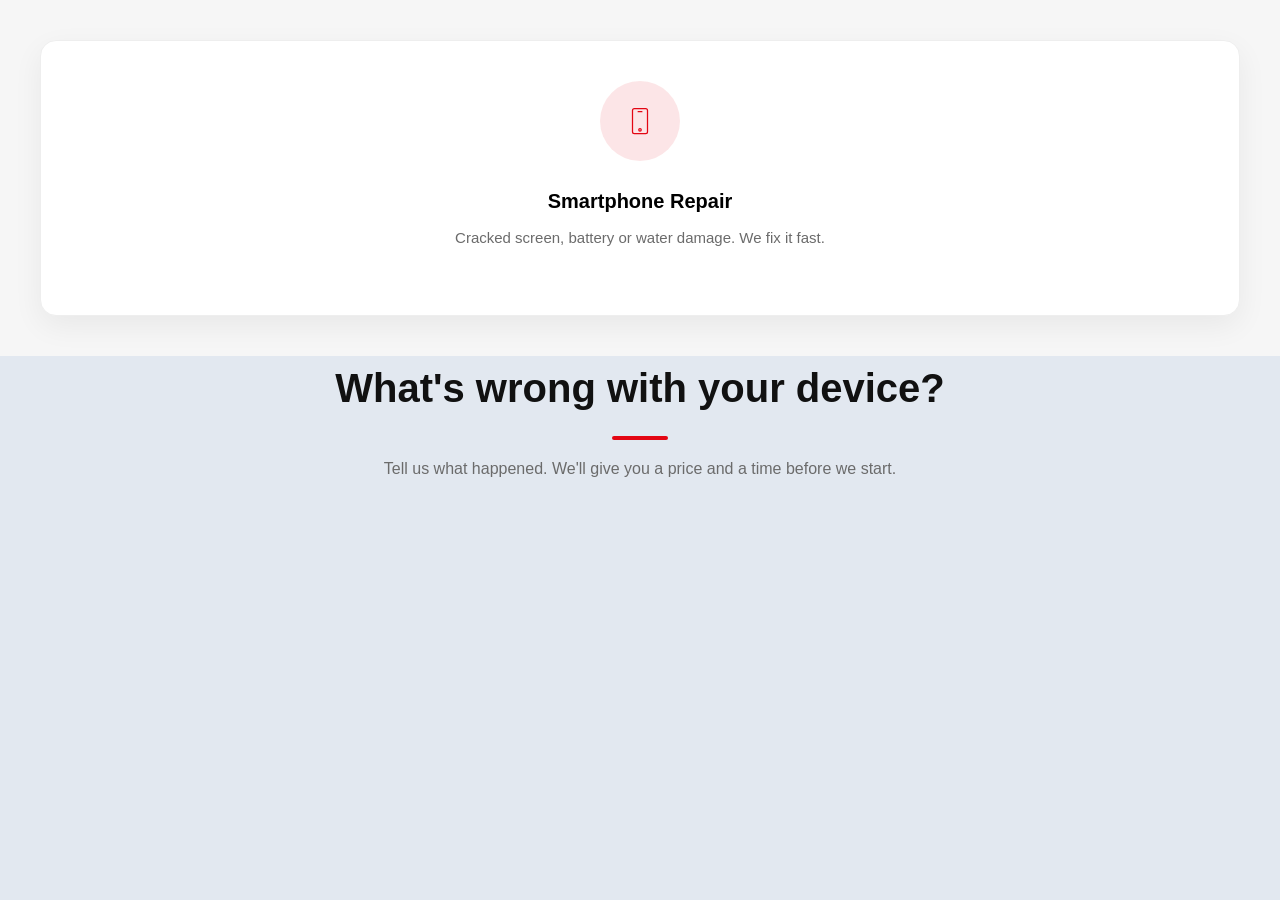
==== commit 99bfa6cf: "Add footer, problems section, CTA band and mobile fixes" ====
--- a/components-reference.html
+++ b/components-reference.html
@@ -16,88 +16,11 @@
                 padding: var(--space-4);
                 background: var(--light-bg);
             }
-
-            .preview-grid.wide {
-                grid-template-columns: repeat(auto-fit, minmax(340px, 1fr));
-            }
-
-            .ref-label {
-                padding: var(--space-4) var(--space-4) 0;
-                font: 600 13px/1 monospace;
-                letter-spacing: 1px;
-                text-transform: uppercase;
-                color: var(--muted);
-            }
-
-            .ref-block {
-                padding: var(--space-4) 0;
-                background: var(--white);
-            }
         </style>
     </head>
-    <body style="background-color: #e2e8f0;">
+    <body style = "background-color: #e2e8f0;">
 
-        <!-- NAVBAR (fixed to the top; also needs js/nav.js at the bottom of the page) -->
-        <header class="nav nav-solid">
-            <div class="container nav-inner">
-                <a href="index.html" class="nav-logo"><img src="images/logo.svg" alt="Japan Tech Logo"></a>
-
-                <nav class="nav-menu" id="navMenu">
-                    <ul class="nav-links">
-                        <li><a href="index.html">Home</a></li>
-                        <li><a href="services.html">Repairs</a></li>
-                        <li><a href="shop.html">Shop</a></li>
-                        <li><a href="blog.html">Blog</a></li>
-                        <li><a href="about.html">About</a></li>
-                        <li><a href="contact.html">Contact</a></li>
-                    </ul>
-                </nav>
-
-                <div class="nav-actions">
-                    <a href="saved.html" class="nav-saved" aria-label="Saved products" title="Saved products">
-                        <svg width="26" height="26" viewBox="0 0 24 24" fill="none" xmlns="http://www.w3.org/2000/svg" aria-hidden="true">
-                            <path fill-rule="evenodd" clip-rule="evenodd" d="M19.1959 6.98709C17.5699 4.89134 14.3061 5.24282 13.1635 7.63669C12.6965 8.61527 11.3035 8.61527 10.8365 7.63669C9.69394 5.24282 6.43011 4.89135 4.8041 6.98709L4.49475 7.38581C3.08665 9.2007 3.28996 11.7888 4.96418 13.3616L11.9168 19.8928C11.9479 19.922 11.9753 19.9477 12 19.9708C12.0247 19.9477 12.0521 19.922 12.0832 19.8928L19.0358 13.3616C20.71 11.7888 20.9133 9.2007 19.5052 7.38581L19.1959 6.98709ZM12 6.62866C13.7697 3.5573 18.1553 3.19885 20.381 6.06759L20.6904 6.46631C22.5728 8.89249 22.301 12.3524 20.0628 14.4548L13.0927 21.0026C12.9885 21.1005 12.8747 21.2075 12.7673 21.2902C12.6438 21.3853 12.4712 21.4954 12.2407 21.5406C12.0818 21.5718 11.9182 21.5718 11.7593 21.5406C11.5288 21.4954 11.3562 21.3853 11.2327 21.2902C11.1253 21.2075 11.0115 21.1005 10.9073 21.0026L3.93717 14.4548C1.69903 12.3524 1.42724 8.8925 3.30962 6.46632L3.61898 6.06759C5.84473 3.19885 10.2303 3.55729 12 6.62866Z" fill="currentColor"/>
-                        </svg>
-                        <span class="nav-saved-count">0</span>
-                    </a>
-                    <a href="tel:+940000000000" class="nav-call"><svg width="18" height="18" viewBox="0 0 24 24" fill="none" stroke="currentColor" stroke-width="2" stroke-linecap="round" stroke-linejoin="round" aria-hidden="true">
-                        <path d="M22 16.9v3a2 2 0 0 1-2.2 2 19.8 19.8 0 0 1-8.6-3.1 19.5 19.5 0 0 1-6-6 19.8 19.8 0 0 1-3.1-8.7A2 2 0 0 1 4.1 2h3a2 2 0 0 1 2 1.7c.1 1 .4 1.9.7 2.8a2 2 0 0 1-.5 2.1L8.1 9.9a16 16 0 0 0 6 6l1.3-1.3a2 2 0 0 1 2.1-.4c.9.3 1.8.6 2.8.7a2 2 0 0 1 1.7 2z"/>
-                        </svg>Call Us
-                    </a>
-                </div>
-
-                <button class="nav-toggle" id="navToggle" type="button" aria-label="Toggle menu" aria-expanded="false" aria-controls="navMenu">
-                    <span></span>
-                    <span></span>
-                    <span></span>
-                </button>
-            </div>
-        </header>
-
-        <p class="ref-label">Page banner + breadcrumb</p>
-        <section class="page-banner">
-            <div class="container">
-                <h1>Page Title</h1>
-                <nav class="breadcrumb" aria-label="Breadcrumb">
-                    <a href="index.html">Home</a>
-                    <span aria-hidden="true">/</span>
-                    <span aria-current="page">Page Title</span>
-                </nav>
-            </div>
-        </section>
-
-        <p class="ref-label">Section header</p>
-        <div class="ref-block">
-            <div class="container">
-                <header class="section-header">
-                    <h2 class="section-title">Section Title</h2>
-                    <p class="section-subtitle">Optional subtitle. Remove this line if you don't need it.</p>
-                </header>
-            </div>
-        </div>
-
-        <p class="ref-label">Service card / Branch cards</p>
-        <div class="preview-grid">
+        <div class = "preview-grid">
 
             <!-- service card -->
             <article class = "service-card">
@@ -111,151 +34,12 @@
                 <h3 class = "service-card-title">Smartphone Repair</h3>
                 <p class = "service-card-text">Cracked screen, battery or water damage. We fix it fast.</p>
             </article>
-
-            <!-- branch cards -->
-            <article class="branch-card">
-                <h3 class="branch-card-title">Lansing, Delta Township</h3>
-                <p class="branch-card-text">
-                    6334 W. Saginaw, Suite D<br>
-                    <a href="tel:+18101234567">(810) 123 4567</a>
-                </p>
-                <a href="contact.html" class="branch-card-btn">More Info</a>
-            </article>
-
-            <article class="branch-card">
-                <h3 class="branch-card-title">Grandville, Rivertown Crossings</h3>
-                <p class="branch-card-text">
-                    4693 Wilson Ave SW, Ste J<br>
-                    <a href="tel:+18201234567">(820) 123 4567</a>
-                </p>
-                <a href="contact.html" class="branch-card-btn">More Info</a>
-            </article>
-
-            <article class="branch-card">
-                <h3 class="branch-card-title">Fort Wayne, Coldwater Rd.</h3>
-                <p class="branch-card-text">
-                    4419 Coldwater Road<br>
-                    <a href="tel:+18301234567">(830) 123 4567</a>
-                </p>
-                <a href="contact.html" class="branch-card-btn">More Info</a>
-            </article>
         </div>
 
-        <p class="ref-label">Blog cards</p>
-        <div class="preview-grid wide">
-                    <article class="blog-card">
-                        <a href="#" class="blog-card-media">
-                            <img src="images/blog-1.jpg" alt="" loading="lazy">
-                            <span class="blog-card-tag">iPhone</span>
-                        </a>
-                        <time class="blog-card-date" datetime="2026-10-01">October 1, 2026</time>
-                        <ul class="blog-card-meta">
-                            <li><svg width="16" height="16" viewBox="0 0 24 24" fill="none" stroke="currentColor" stroke-width="1.8" stroke-linecap="round" stroke-linejoin="round" aria-hidden="true"><path d="M21 11.5a8.38 8.38 0 0 1-.9 3.8 8.5 8.5 0 0 1-7.6 4.7 8.38 8.38 0 0 1-3.8-.9L3 21l1.9-5.7a8.38 8.38 0 0 1-.9-3.8 8.5 8.5 0 0 1 4.7-7.6 8.38 8.38 0 0 1 3.8-.9h.5a8.48 8.48 0 0 1 8 8v.5z"/></svg>3 comments</li>
-                            <li><svg width="16" height="16" viewBox="0 0 24 24" fill="none" stroke="currentColor" stroke-width="1.8" stroke-linecap="round" stroke-linejoin="round" aria-hidden="true"><path d="M20 21v-2a4 4 0 0 0-4-4H8a4 4 0 0 0-4 4v2"/><circle cx="12" cy="7" r="4"/></svg>by admin</li>
-                        </ul>
-                        <h3 class="blog-card-title"><a href="#">Placeholder: Free Up Storage Space on Your iPhone</a></h3>
-                        <p class="blog-card-text">Running out of storage? Here are a few quick settings that give you space back without deleting your favourite photos.</p>
-                        <a href="#" class="btn blog-card-btn">Read more</a>
-                    </article>
-
-                    <article class="blog-card">
-                        <a href="#" class="blog-card-media">
-                            <img src="images/blog-2.jpg" alt="" loading="lazy">
-                            <span class="blog-card-tag">iPhone</span>
-                        </a>
-                        <time class="blog-card-date" datetime="2026-10-01">October 1, 2026</time>
-                        <ul class="blog-card-meta">
-                            <li><svg width="16" height="16" viewBox="0 0 24 24" fill="none" stroke="currentColor" stroke-width="1.8" stroke-linecap="round" stroke-linejoin="round" aria-hidden="true"><path d="M21 11.5a8.38 8.38 0 0 1-.9 3.8 8.5 8.5 0 0 1-7.6 4.7 8.38 8.38 0 0 1-3.8-.9L3 21l1.9-5.7a8.38 8.38 0 0 1-.9-3.8 8.5 8.5 0 0 1 4.7-7.6 8.38 8.38 0 0 1 3.8-.9h.5a8.48 8.48 0 0 1 8 8v.5z"/></svg>0 comments</li>
-                            <li><svg width="16" height="16" viewBox="0 0 24 24" fill="none" stroke="currentColor" stroke-width="1.8" stroke-linecap="round" stroke-linejoin="round" aria-hidden="true"><path d="M20 21v-2a4 4 0 0 0-4-4H8a4 4 0 0 0-4 4v2"/><circle cx="12" cy="7" r="4"/></svg>by admin</li>
-                        </ul>
-                        <h3 class="blog-card-title"><a href="#">Placeholder: Do This Before You Sell Your iPhone</a></h3>
-                        <p class="blog-card-text">Planning to sell your phone? Read on to find out what to do before it leaves your hands, so your data stays yours.</p>
-                        <a href="#" class="btn blog-card-btn">Read more</a>
-                    </article>
+        <div class="section-heading">
+            <h2>What's wrong with your device?</h2>
+            <p>Tell us what happened. We'll give you a price and a time before we start.</p>
         </div>
-
-        <p class="ref-label">Footer</p>
-        <footer class="footer">
-            <div class="container footer-grid">
-
-                <div class="footer-about">
-                    <a href="index.html" class="footer-logo">
-                        <img src="images/logo.svg" alt="Japan Tech">
-                    </a>
-                    <p class="footer-hours">
-                        Open every day<br>
-                        Mon - Sat: 9:00 a.m. to 7:00 p.m.<br>
-                        Sunday: 10:00 a.m. to 5:00 p.m.
-                    </p>
-
-                    <ul class="footer-social">
-                        <li>
-                            <a href="#" aria-label="Facebook">
-                                <svg width="20" height="20" viewBox="0 0 24 24" fill="none" stroke="currentColor" stroke-width="2" stroke-linecap="round" stroke-linejoin="round" aria-hidden="true">
-                                    <path d="M18 2h-3a5 5 0 0 0-5 5v3H7v4h3v8h4v-8h3l1-4h-4V7a1 1 0 0 1 1-1h3z"/>
-                                </svg>
-                            </a>
-                        </li>
-                        <li>
-                            <a href="#" aria-label="Instagram">
-                                <svg width="20" height="20" viewBox="0 0 24 24" fill="none" stroke="currentColor" stroke-width="2" stroke-linecap="round" stroke-linejoin="round" aria-hidden="true">
-                                    <rect x="2" y="2" width="20" height="20" rx="5"/>
-                                    <path d="M16 11.37A4 4 0 1 1 12.63 8 4 4 0 0 1 16 11.37z"/>
-                                    <line x1="17.5" y1="6.5" x2="17.51" y2="6.5"/>
-                                </svg>
-                            </a>
-                        </li>
-                        <li>
-                            <a href="#" aria-label="WhatsApp">
-                                <svg width="20" height="20" viewBox="0 0 24 24" fill="none" stroke="currentColor" stroke-width="2" stroke-linecap="round" stroke-linejoin="round" aria-hidden="true">
-                                    <path d="M21 11.5a8.38 8.38 0 0 1-.9 3.8 8.5 8.5 0 0 1-7.6 4.7 8.38 8.38 0 0 1-3.8-.9L3 21l1.9-5.7a8.38 8.38 0 0 1-.9-3.8 8.5 8.5 0 0 1 4.7-7.6 8.38 8.38 0 0 1 3.8-.9h.5a8.48 8.48 0 0 1 8 8v.5z"/>
-                                </svg>
-                            </a>
-                        </li>
-                    </ul>
-                </div>
-
-                <nav class="footer-col" aria-label="Quick links">
-                    <h3 class="footer-title">Quick Links</h3>
-                    <ul>
-                        <li><a href="index.html">Home</a></li>
-                        <li><a href="services.html">Repairs</a></li>
-                        <li><a href="shop.html">Shop</a></li>
-                        <li><a href="blog.html">Blog</a></li>
-                        <li><a href="about.html">About</a></li>
-                        <li><a href="contact.html">Contact</a></li>
-                    </ul>
-                </nav>
-
-                <nav class="footer-col" aria-label="Repair services">
-                    <h3 class="footer-title">Repair Services</h3>
-                    <ul>
-                        <li><a href="services.html">Smartphone</a></li>
-                        <li><a href="services.html">Tablet</a></li>
-                        <li><a href="services.html">Laptop</a></li>
-                        <li><a href="services.html">Watch</a></li>
-                        <li><a href="services.html">Game Console</a></li>
-                    </ul>
-                </nav>
-
-                <div class="footer-col">
-                    <h3 class="footer-title">Visit Us</h3>
-                    <ul>
-                        <li><a href="tel:+940000000000">+94 00 000 0000</a></li>
-                        <li><a href="mailto:hello@japantech.example">hello@japantech.example</a></li>
-                        <li><a href="contact.html">Your street address, City</a></li>
-                    </ul>
-                </div>
-
-            </div>
-
-            <div class="footer-bottom">
-                <div class="container">
-                    <p>&copy; 2026 Japan Tech. All rights reserved.</p>
-                </div>
-            </div>
-        </footer>
-
-        <script src="js/nav.js"></script>
+        
     </body>
 </html>
--- a/css/base.css
+++ b/css/base.css
@@ -70,3 +70,16 @@
     background: var(--accent-dark);
 }
 
+.section {
+    padding: 56px 0;                  /* phone: comfortable but not wasteful */
+}
+
+.section-alt {
+    background: var(--light-bg);      /* grey variant, used to alternate sections */
+}
+
+@media (min-width: 900px) {
+    .section {
+        padding: var(--space-5) 0;    /* 80px on larger screens */
+    }
+}
--- a/css/components.css
+++ b/css/components.css
@@ -16,13 +16,6 @@
     -webkit-backdrop-filter: blur(10px);         /* same thing for Safari */
     padding: var(--space-2) 0;                   /* 16px instead of 24px: a slimmer bar */
     box-shadow: 0 2px 20px rgba(0, 0, 0, 0.3);   /* soft shadow under the bar */
-}
-
-/* dark bar from the start: use on pages whose top banner is light */
-.nav.nav-solid {
-    background: rgba(17, 17, 17, 0.9);
-    backdrop-filter: blur(10px);
-    -webkit-backdrop-filter: blur(10px);
 }
 
 .nav-inner {
@@ -161,272 +154,6 @@
     box-shadow: 0 16px 36px rgba(0, 0, 0, 0.1);       /* a deeper shadow while lifted */
 }
 
-/* ===== BRANCH CARD ===== */
-.branch-card {
-    display: flex;
-    flex-direction: column;
-    background: var(--dark);
-    color: var(--on-dark);
-    border-radius: var(--radius);
-    padding: var(--space-3);
-    box-shadow: 0 10px 30px rgba(0, 0, 0, 0.25);
-}
-
-.branch-card-title {
-    color: var(--white);
-    font-size: 19px;
-    margin-bottom: var(--space-2);
-}
-
-.branch-card-text {
-    font-size: 16px;
-    line-height: 1.7;
-    color: rgba(255, 255, 255, 0.55);       /* dimmed so the title stands out */
-}
-
-.branch-card-text a {
-    transition: color 0.3s;
-}
-
-.branch-card-text a:hover {
-    color: var(--white);
-}
-
-.branch-card-btn {
-    align-self: flex-start;                 /* keeps the button its own width, not stretched */
-    margin-top: auto;                       /* pushes the button to the bottom so all cards line up */
-    padding: 12px 32px;
-    background: rgba(255, 255, 255, 0.12);
-    color: var(--white);
-    font-weight: 600;
-    border-radius: 999px;                   /* pill shape */
-    transition: background 0.3s;
-}
-
-.branch-card-btn:hover {
-    background: var(--accent);
-}
-
-/* space between the address block and the button */
-.branch-card-text + .branch-card-btn {
-    margin-top: var(--space-4);
-}
-
-/* ===== PAGE BANNER + BREADCRUMB ===== */
-/* mobile first: phone values here, larger screens below */
-.page-banner {
-    position: relative;
-    padding: 130px 0 50px;                  /* top padding clears the fixed navbar */
-    background-color: #f4f4f4;
-    background-image:
-        linear-gradient(90deg, #f4f4f4 0%, rgba(244, 244, 244, 0.85) 60%, rgba(244, 244, 244, 0.4) 100%),
-        url("../images/contact-banner.jpg");   /* set a different image per page with an inline style or page css */
-    background-size: cover;
-    background-position: 70% center;        /* keeps the subject visible on narrow screens */
-    background-repeat: no-repeat;
-}
-
-.page-banner h1 {
-    font-size: clamp(34px, 8vw, 56px);
-    line-height: 1.1;
-    margin-bottom: var(--space-2);
-}
-
-.breadcrumb {
-    display: flex;
-    flex-wrap: wrap;
-    gap: 8px;
-    font-weight: 600;
-    color: var(--muted);
-}
-
-.breadcrumb a {
-    transition: color 0.3s;
-}
-
-.breadcrumb a:hover {
-    color: var(--accent);
-}
-
-/* ===== SECTION HEADER ===== */
-.section-header {
-    text-align: center;
-    margin-bottom: var(--space-4);
-}
-
-.section-title {
-    font-size: clamp(28px, 5vw, 44px);
-    line-height: 1.2;
-}
-
-.section-header::after {                    /* the short underline, no extra HTML needed */
-    content: "";
-    display: block;
-    width: 56px;
-    height: 4px;
-    margin: var(--space-2) auto 0;
-    background: var(--accent);
-    border-radius: 2px;
-}
-
-.section-subtitle {
-    max-width: 560px;
-    margin: var(--space-2) auto 0;
-    color: var(--muted);
-    line-height: 1.7;
-}
-
-/* ===== BLOG CARD ===== */
-.blog-card {
-    display: flex;
-    flex-direction: column;
-    height: 100%;                           /* equal-height cards when side by side */
-}
-
-.blog-card-media {
-    position: relative;
-    display: block;
-    overflow: hidden;                       /* clips the image when it zooms on hover */
-    border-radius: var(--radius);
-}
-
-.blog-card-media img {
-    display: block;
-    width: 100%;
-    aspect-ratio: 16 / 10;
-    object-fit: cover;
-    transition: transform 0.5s;
-}
-
-.blog-card:hover .blog-card-media img {
-    transform: scale(1.05);
-}
-
-.blog-card-tag {
-    position: absolute;                     /* category pill in the top-right corner */
-    top: 16px;
-    right: 16px;
-    padding: 6px 22px;
-    background: rgba(244, 244, 244, 0.95);
-    color: var(--dark);
-    font-size: 14px;
-    font-weight: 500;
-    border-radius: 999px;
-}
-
-.blog-card-date {
-    position: relative;                     /* sits on top of the image edge */
-    z-index: 1;
-    align-self: flex-start;
-    margin-top: -16px;                      /* overlaps the bottom of the image */
-    padding: 12px 24px;
-    background: var(--light-bg);
-    border-radius: 0 var(--radius) var(--radius) var(--radius);
-    font-size: 18px;
-    font-weight: 700;
-}
-
-.blog-card-meta {
-    display: flex;
-    flex-wrap: wrap;
-    gap: var(--space-2);
-    margin-top: var(--space-2);
-    font-size: 14px;
-    color: var(--muted);
-}
-
-.blog-card-meta li {
-    display: flex;
-    align-items: center;
-    gap: 6px;
-}
-
-.blog-card-title {
-    margin-top: var(--space-3);
-    font-size: 22px;
-    line-height: 1.3;
-}
-
-.blog-card-title a {
-    transition: color 0.3s;
-}
-
-.blog-card-title a:hover {
-    color: var(--accent);
-}
-
-.blog-card-text {
-    margin-top: var(--space-2);
-    color: var(--muted);
-    line-height: 1.7;
-}
-
-.blog-card-btn {
-    align-self: flex-start;                 /* button keeps its own width */
-    margin-top: auto;                       /* pins the button to the bottom of the card */
-}
-
-.blog-card-text + .blog-card-btn {
-    margin-top: var(--space-3);
-}
-
-/* keyboard focus on the new components */
-.blog-card a:focus-visible,
-.breadcrumb a:focus-visible,
-.branch-card-btn:focus-visible,
-.branch-card-text a:focus-visible {
-    outline: 3px solid var(--accent);
-    outline-offset: 3px;
-}
-
-/* tablet and up */
-@media (min-width: 600px) {
-    .page-banner {
-        padding: 150px 0 70px;
-    }
-}
-
-/* desktop */
-@media (min-width: 900px) {
-    .page-banner {
-        padding: 170px 0 80px;
-        background-image:
-            linear-gradient(90deg, #f4f4f4 0%, #f4f4f4 40%, rgba(244, 244, 244, 0) 75%),
-            url("../images/contact-banner.jpg");
-        background-position: center right;
-    }
-
-    .section-header {
-        margin-bottom: var(--space-5);
-    }
-
-    .blog-card-title {
-        font-size: 26px;
-    }
-}
-
-/* phones: tighter branch cards */
-@media (max-width: 600px) {
-    .branch-card {
-        padding: var(--space-3) var(--space-2);
-    }
-
-    .branch-card-title {
-        font-size: 18px;
-    }
-}
-
-@media (prefers-reduced-motion: reduce) {
-    .blog-card-media img,
-    .blog-card-title a,
-    .breadcrumb a {
-        transition: none;
-    }
-    .blog-card:hover .blog-card-media img {
-        transform: none;
-    }
-}
-
 @media (max-width: 600px) {
   .preview-grid {
       padding: var(--space-3);   /* 24px instead of 40px on phones */
@@ -526,6 +253,115 @@
     text-align: center;
 }
 
+/* ===== SECTION HEADING ===== */
+.section-heading {
+    max-width: 640px;                  /* keeps the subtitle line short and readable */
+    margin: 0 auto var(--space-4);     /* centered; 40px of space below */
+    text-align: center;
+}
+
+.section-heading h2 {
+    font-size: clamp(28px, 5vw, 40px); /* scales with the screen: 28px on phones, 40px at most */
+    color: var(--dark);
+}
+
+.section-heading h2::after {
+    content: "";                       /* a pseudo-element needs this to exist, even if empty */
+    display: block;                    /* sits on its own line under the text */
+    width: 56px;
+    height: 4px;
+    margin: var(--space-2) auto 0;     /* centered, 16px above */
+    background: var(--accent);
+    border-radius: 2px;
+}
+
+.section-heading p {
+    margin-top: var(--space-2);
+    color: var(--muted);
+}
+
+/* ===== SERVICE CARD ===== */
+.service-card {
+    display: flex;
+    flex-direction: column;            /* stack icon, title, text, link vertically */
+    align-items: center;               /* centers each child horizontally, so no margin: auto needed */
+    background: var(--white);
+    border-radius: var(--radius);
+    padding: var(--space-3);           /* phone: 24px all round */
+    text-align: center;
+    box-shadow: var(--shadow);
+    border: 1px solid #eeeeee;
+    transition: transform 0.25s, box-shadow 0.25s;
+}
+
+.service-card:hover {
+    transform: translateY(-6px);
+    box-shadow: 0 16px 36px rgba(0, 0, 0, 0.1);
+}
+
+.service-card-icon {
+    width: 64px;
+    height: 64px;
+    margin-bottom: var(--space-3);
+    display: flex;
+    align-items: center;
+    justify-content: center;
+    border-radius: 50%;
+    background: rgba(227, 6, 19, 0.1);
+    color: var(--accent);
+}
+
+/* one place styles every icon, so the HTML doesn't repeat stroke attributes */
+.service-card-icon svg {
+    width: 30px;
+    height: 30px;
+    fill: none;
+    stroke: currentColor;
+    stroke-width: 2;
+    stroke-linecap: round;
+    stroke-linejoin: round;
+}
+
+.service-card-title {
+    font-size: 20px;
+    margin-bottom: var(--space-1);
+}
+
+.service-card-text {
+    color: var(--muted);
+    font-size: 15px;
+    line-height: 1.7;
+    margin-bottom: var(--space-3);
+}
+
+.service-card-link {
+    margin-top: auto;                  /* pushes the link to the bottom of the card */
+    padding: 12px 28px;
+    border-radius: 999px;
+    background: var(--light-bg);
+    color: var(--dark);
+    font-size: 15px;
+    font-weight: 600;
+    transition: background 0.3s, color 0.3s;
+}
+
+.service-card:hover .service-card-link,
+.service-card-link:hover {
+    background: var(--accent);         /* hovering anywhere on the card lights up its link */
+    color: var(--white);
+}
+
+.section-cta {
+    margin-top: var(--space-4);
+    text-align: center;
+}
+
+.section-cta p {
+    margin-bottom: var(--space-2);
+    color: var(--dark);
+    font-weight: 500;
+}
+
 @media (max-width: 1000px) {
 
     .nav-inner {
@@ -614,4 +450,32 @@
     .footer-bottom {
         text-align: left;
     }
-}+}
+
+.service-grid {
+    display: grid;
+    gap: var(--space-2);               /* no columns defined = one column on phones */
+}
+
+@media (min-width: 640px) {
+    .service-grid {
+        grid-template-columns: repeat(2, 1fr);   /* tablets: two columns */
+        gap: var(--space-3);
+    }
+
+    .service-card {
+        padding: var(--space-4) var(--space-3);  /* roomier card */
+    }
+
+    .service-card-icon {
+        width: 80px;
+        height: 80px;
+    }
+}
+
+@media (min-width: 960px) {
+    .service-grid {
+        grid-template-columns: repeat(3, 1fr);   /* desktop: three columns */
+    }
+}
+
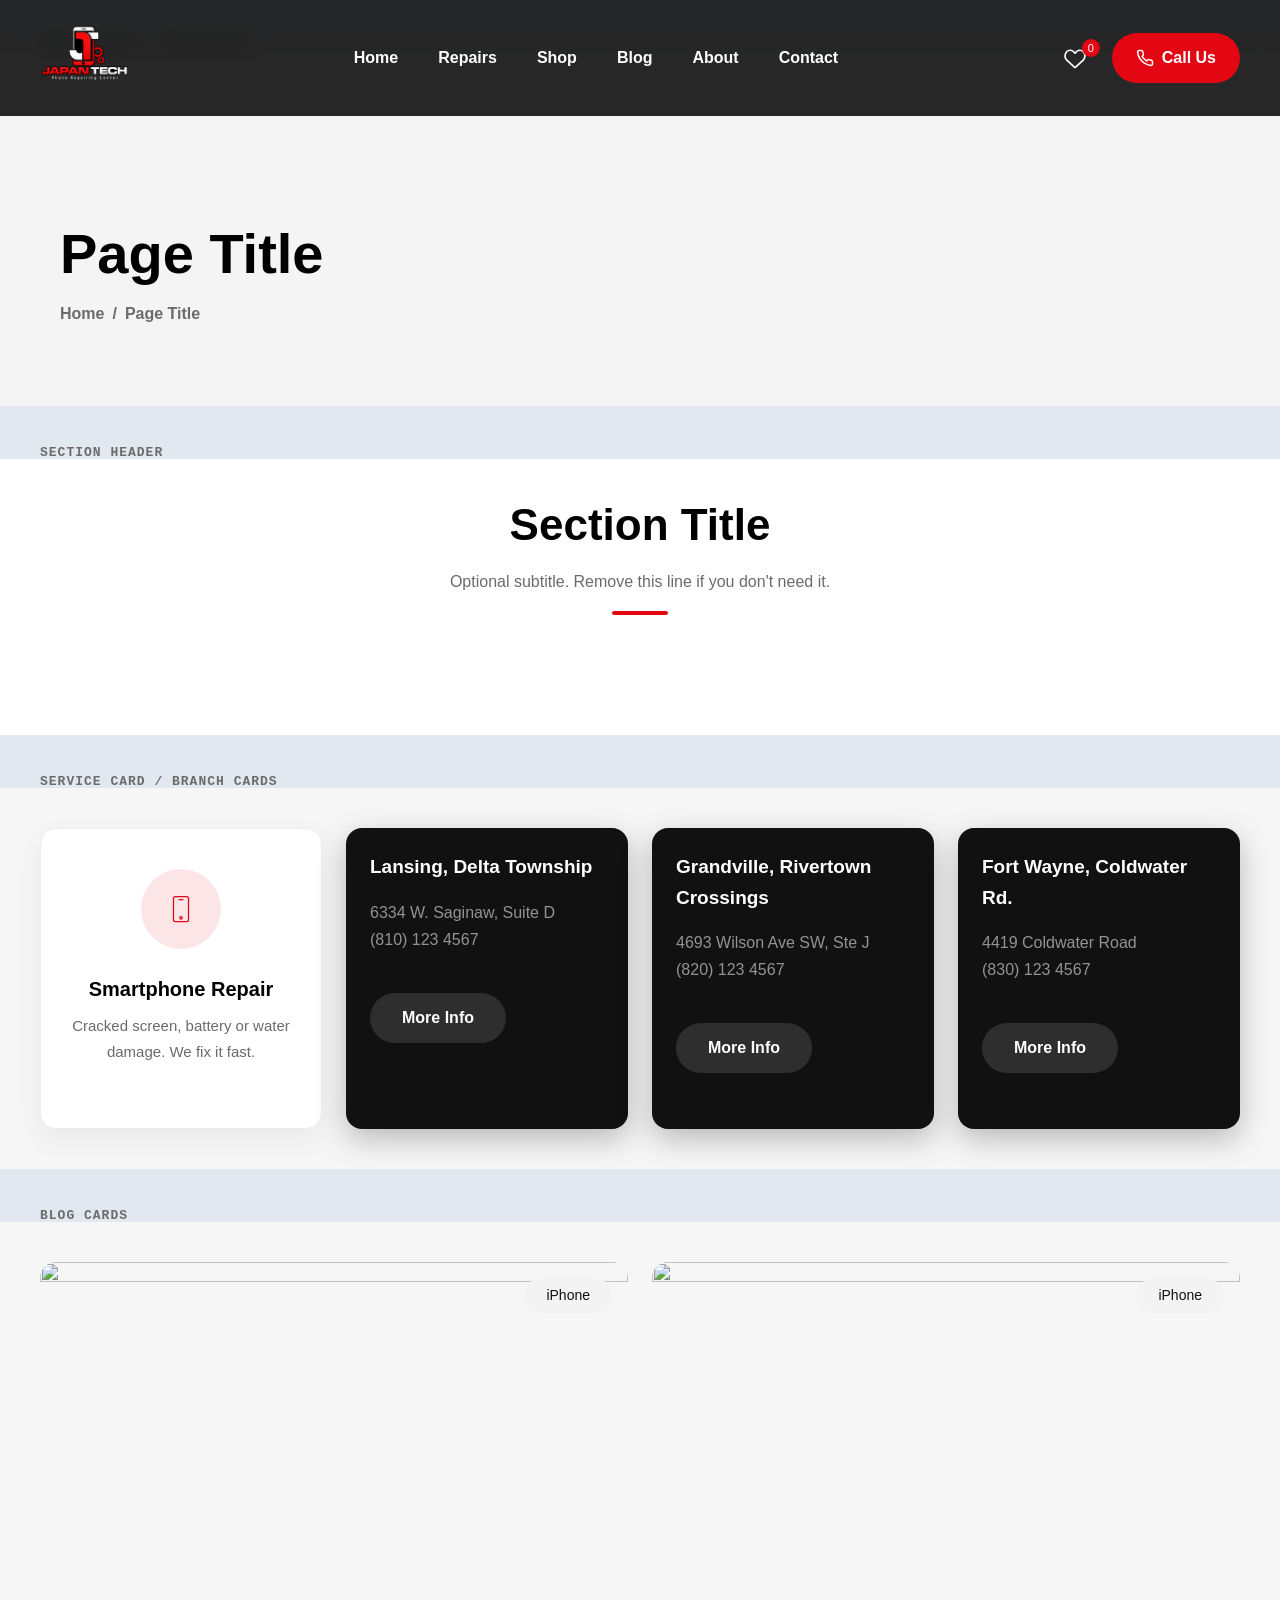
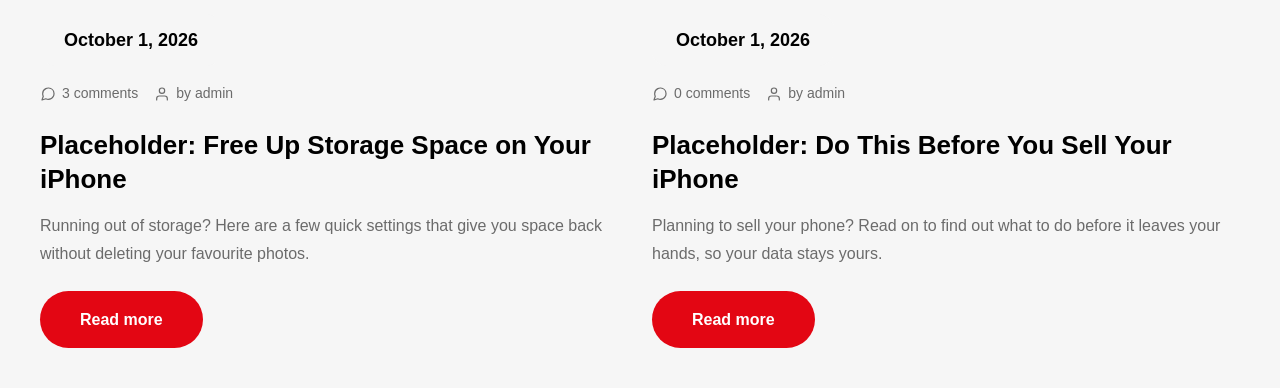
==== commit 91f2ab29: "Merge main into home-sections" ====
--- a/components-reference.html
+++ b/components-reference.html
@@ -16,11 +16,88 @@
                 padding: var(--space-4);
                 background: var(--light-bg);
             }
+
+            .preview-grid.wide {
+                grid-template-columns: repeat(auto-fit, minmax(340px, 1fr));
+            }
+
+            .ref-label {
+                padding: var(--space-4) var(--space-4) 0;
+                font: 600 13px/1 monospace;
+                letter-spacing: 1px;
+                text-transform: uppercase;
+                color: var(--muted);
+            }
+
+            .ref-block {
+                padding: var(--space-4) 0;
+                background: var(--white);
+            }
         </style>
     </head>
-    <body style = "background-color: #e2e8f0;">
+    <body style="background-color: #e2e8f0;">
 
-        <div class = "preview-grid">
+        <!-- NAVBAR (fixed to the top; also needs js/nav.js at the bottom of the page) -->
+        <header class="nav nav-solid">
+            <div class="container nav-inner">
+                <a href="index.html" class="nav-logo"><img src="images/logo.svg" alt="Japan Tech Logo"></a>
+
+                <nav class="nav-menu" id="navMenu">
+                    <ul class="nav-links">
+                        <li><a href="index.html">Home</a></li>
+                        <li><a href="services.html">Repairs</a></li>
+                        <li><a href="shop.html">Shop</a></li>
+                        <li><a href="blog.html">Blog</a></li>
+                        <li><a href="about.html">About</a></li>
+                        <li><a href="contact.html">Contact</a></li>
+                    </ul>
+                </nav>
+
+                <div class="nav-actions">
+                    <a href="saved.html" class="nav-saved" aria-label="Saved products" title="Saved products">
+                        <svg width="26" height="26" viewBox="0 0 24 24" fill="none" xmlns="http://www.w3.org/2000/svg" aria-hidden="true">
+                            <path fill-rule="evenodd" clip-rule="evenodd" d="M19.1959 6.98709C17.5699 4.89134 14.3061 5.24282 13.1635 7.63669C12.6965 8.61527 11.3035 8.61527 10.8365 7.63669C9.69394 5.24282 6.43011 4.89135 4.8041 6.98709L4.49475 7.38581C3.08665 9.2007 3.28996 11.7888 4.96418 13.3616L11.9168 19.8928C11.9479 19.922 11.9753 19.9477 12 19.9708C12.0247 19.9477 12.0521 19.922 12.0832 19.8928L19.0358 13.3616C20.71 11.7888 20.9133 9.2007 19.5052 7.38581L19.1959 6.98709ZM12 6.62866C13.7697 3.5573 18.1553 3.19885 20.381 6.06759L20.6904 6.46631C22.5728 8.89249 22.301 12.3524 20.0628 14.4548L13.0927 21.0026C12.9885 21.1005 12.8747 21.2075 12.7673 21.2902C12.6438 21.3853 12.4712 21.4954 12.2407 21.5406C12.0818 21.5718 11.9182 21.5718 11.7593 21.5406C11.5288 21.4954 11.3562 21.3853 11.2327 21.2902C11.1253 21.2075 11.0115 21.1005 10.9073 21.0026L3.93717 14.4548C1.69903 12.3524 1.42724 8.8925 3.30962 6.46632L3.61898 6.06759C5.84473 3.19885 10.2303 3.55729 12 6.62866Z" fill="currentColor"/>
+                        </svg>
+                        <span class="nav-saved-count">0</span>
+                    </a>
+                    <a href="tel:+940000000000" class="nav-call"><svg width="18" height="18" viewBox="0 0 24 24" fill="none" stroke="currentColor" stroke-width="2" stroke-linecap="round" stroke-linejoin="round" aria-hidden="true">
+                        <path d="M22 16.9v3a2 2 0 0 1-2.2 2 19.8 19.8 0 0 1-8.6-3.1 19.5 19.5 0 0 1-6-6 19.8 19.8 0 0 1-3.1-8.7A2 2 0 0 1 4.1 2h3a2 2 0 0 1 2 1.7c.1 1 .4 1.9.7 2.8a2 2 0 0 1-.5 2.1L8.1 9.9a16 16 0 0 0 6 6l1.3-1.3a2 2 0 0 1 2.1-.4c.9.3 1.8.6 2.8.7a2 2 0 0 1 1.7 2z"/>
+                        </svg>Call Us
+                    </a>
+                </div>
+
+                <button class="nav-toggle" id="navToggle" type="button" aria-label="Toggle menu" aria-expanded="false" aria-controls="navMenu">
+                    <span></span>
+                    <span></span>
+                    <span></span>
+                </button>
+            </div>
+        </header>
+
+        <p class="ref-label">Page banner + breadcrumb</p>
+        <section class="page-banner">
+            <div class="container">
+                <h1>Page Title</h1>
+                <nav class="breadcrumb" aria-label="Breadcrumb">
+                    <a href="index.html">Home</a>
+                    <span aria-hidden="true">/</span>
+                    <span aria-current="page">Page Title</span>
+                </nav>
+            </div>
+        </section>
+
+        <p class="ref-label">Section header</p>
+        <div class="ref-block">
+            <div class="container">
+                <header class="section-header">
+                    <h2 class="section-title">Section Title</h2>
+                    <p class="section-subtitle">Optional subtitle. Remove this line if you don't need it.</p>
+                </header>
+            </div>
+        </div>
+
+        <p class="ref-label">Service card / Branch cards</p>
+        <div class="preview-grid">
 
             <!-- service card -->
             <article class = "service-card">
@@ -34,12 +111,67 @@
                 <h3 class = "service-card-title">Smartphone Repair</h3>
                 <p class = "service-card-text">Cracked screen, battery or water damage. We fix it fast.</p>
             </article>
+
+            <!-- branch cards -->
+            <article class="branch-card">
+                <h3 class="branch-card-title">Lansing, Delta Township</h3>
+                <p class="branch-card-text">
+                    6334 W. Saginaw, Suite D<br>
+                    <a href="tel:+18101234567">(810) 123 4567</a>
+                </p>
+                <a href="contact.html" class="branch-card-btn">More Info</a>
+            </article>
+
+            <article class="branch-card">
+                <h3 class="branch-card-title">Grandville, Rivertown Crossings</h3>
+                <p class="branch-card-text">
+                    4693 Wilson Ave SW, Ste J<br>
+                    <a href="tel:+18201234567">(820) 123 4567</a>
+                </p>
+                <a href="contact.html" class="branch-card-btn">More Info</a>
+            </article>
+
+            <article class="branch-card">
+                <h3 class="branch-card-title">Fort Wayne, Coldwater Rd.</h3>
+                <p class="branch-card-text">
+                    4419 Coldwater Road<br>
+                    <a href="tel:+18301234567">(830) 123 4567</a>
+                </p>
+                <a href="contact.html" class="branch-card-btn">More Info</a>
+            </article>
         </div>
 
-        <div class="section-heading">
-            <h2>What's wrong with your device?</h2>
-            <p>Tell us what happened. We'll give you a price and a time before we start.</p>
+        <p class="ref-label">Blog cards</p>
+        <div class="preview-grid wide">
+                    <article class="blog-card">
+                        <a href="#" class="blog-card-media">
+                            <img src="images/blog-1.jpg" alt="" loading="lazy">
+                            <span class="blog-card-tag">iPhone</span>
+                        </a>
+                        <time class="blog-card-date" datetime="2026-10-01">October 1, 2026</time>
+                        <ul class="blog-card-meta">
+                            <li><svg width="16" height="16" viewBox="0 0 24 24" fill="none" stroke="currentColor" stroke-width="1.8" stroke-linecap="round" stroke-linejoin="round" aria-hidden="true"><path d="M21 11.5a8.38 8.38 0 0 1-.9 3.8 8.5 8.5 0 0 1-7.6 4.7 8.38 8.38 0 0 1-3.8-.9L3 21l1.9-5.7a8.38 8.38 0 0 1-.9-3.8 8.5 8.5 0 0 1 4.7-7.6 8.38 8.38 0 0 1 3.8-.9h.5a8.48 8.48 0 0 1 8 8v.5z"/></svg>3 comments</li>
+                            <li><svg width="16" height="16" viewBox="0 0 24 24" fill="none" stroke="currentColor" stroke-width="1.8" stroke-linecap="round" stroke-linejoin="round" aria-hidden="true"><path d="M20 21v-2a4 4 0 0 0-4-4H8a4 4 0 0 0-4 4v2"/><circle cx="12" cy="7" r="4"/></svg>by admin</li>
+                        </ul>
+                        <h3 class="blog-card-title"><a href="#">Placeholder: Free Up Storage Space on Your iPhone</a></h3>
+                        <p class="blog-card-text">Running out of storage? Here are a few quick settings that give you space back without deleting your favourite photos.</p>
+                        <a href="#" class="btn blog-card-btn">Read more</a>
+                    </article>
+
+                    <article class="blog-card">
+                        <a href="#" class="blog-card-media">
+                            <img src="images/blog-2.jpg" alt="" loading="lazy">
+                            <span class="blog-card-tag">iPhone</span>
+                        </a>
+                        <time class="blog-card-date" datetime="2026-10-01">October 1, 2026</time>
+                        <ul class="blog-card-meta">
+                            <li><svg width="16" height="16" viewBox="0 0 24 24" fill="none" stroke="currentColor" stroke-width="1.8" stroke-linecap="round" stroke-linejoin="round" aria-hidden="true"><path d="M21 11.5a8.38 8.38 0 0 1-.9 3.8 8.5 8.5 0 0 1-7.6 4.7 8.38 8.38 0 0 1-3.8-.9L3 21l1.9-5.7a8.38 8.38 0 0 1-.9-3.8 8.5 8.5 0 0 1 4.7-7.6 8.38 8.38 0 0 1 3.8-.9h.5a8.48 8.48 0 0 1 8 8v.5z"/></svg>0 comments</li>
+                            <li><svg width="16" height="16" viewBox="0 0 24 24" fill="none" stroke="currentColor" stroke-width="1.8" stroke-linecap="round" stroke-linejoin="round" aria-hidden="true"><path d="M20 21v-2a4 4 0 0 0-4-4H8a4 4 0 0 0-4 4v2"/><circle cx="12" cy="7" r="4"/></svg>by admin</li>
+                        </ul>
+                        <h3 class="blog-card-title"><a href="#">Placeholder: Do This Before You Sell Your iPhone</a></h3>
+                        <p class="blog-card-text">Planning to sell your phone? Read on to find out what to do before it leaves your hands, so your data stays yours.</p>
+                        <a href="#" class="btn blog-card-btn">Read more</a>
+                    </article>
         </div>
-        
     </body>
 </html>
--- a/css/components.css
+++ b/css/components.css
@@ -16,6 +16,13 @@
     -webkit-backdrop-filter: blur(10px);         /* same thing for Safari */
     padding: var(--space-2) 0;                   /* 16px instead of 24px: a slimmer bar */
     box-shadow: 0 2px 20px rgba(0, 0, 0, 0.3);   /* soft shadow under the bar */
+}
+
+/* dark bar from the start: use on pages whose top banner is light */
+.nav.nav-solid {
+    background: rgba(17, 17, 17, 0.9);
+    backdrop-filter: blur(10px);
+    -webkit-backdrop-filter: blur(10px);
 }
 
 .nav-inner {
@@ -154,6 +161,272 @@
     box-shadow: 0 16px 36px rgba(0, 0, 0, 0.1);       /* a deeper shadow while lifted */
 }
 
+/* ===== BRANCH CARD ===== */
+.branch-card {
+    display: flex;
+    flex-direction: column;
+    background: var(--dark);
+    color: var(--on-dark);
+    border-radius: var(--radius);
+    padding: var(--space-3);
+    box-shadow: 0 10px 30px rgba(0, 0, 0, 0.25);
+}
+
+.branch-card-title {
+    color: var(--white);
+    font-size: 19px;
+    margin-bottom: var(--space-2);
+}
+
+.branch-card-text {
+    font-size: 16px;
+    line-height: 1.7;
+    color: rgba(255, 255, 255, 0.55);       /* dimmed so the title stands out */
+}
+
+.branch-card-text a {
+    transition: color 0.3s;
+}
+
+.branch-card-text a:hover {
+    color: var(--white);
+}
+
+.branch-card-btn {
+    align-self: flex-start;                 /* keeps the button its own width, not stretched */
+    margin-top: auto;                       /* pushes the button to the bottom so all cards line up */
+    padding: 12px 32px;
+    background: rgba(255, 255, 255, 0.12);
+    color: var(--white);
+    font-weight: 600;
+    border-radius: 999px;                   /* pill shape */
+    transition: background 0.3s;
+}
+
+.branch-card-btn:hover {
+    background: var(--accent);
+}
+
+/* space between the address block and the button */
+.branch-card-text + .branch-card-btn {
+    margin-top: var(--space-4);
+}
+
+/* ===== PAGE BANNER + BREADCRUMB ===== */
+/* mobile first: phone values here, larger screens below */
+.page-banner {
+    position: relative;
+    padding: 130px 0 50px;                  /* top padding clears the fixed navbar */
+    background-color: #f4f4f4;
+    background-image:
+        linear-gradient(90deg, #f4f4f4 0%, rgba(244, 244, 244, 0.85) 60%, rgba(244, 244, 244, 0.4) 100%),
+        url("../images/contact-banner.jpg");   /* set a different image per page with an inline style or page css */
+    background-size: cover;
+    background-position: 70% center;        /* keeps the subject visible on narrow screens */
+    background-repeat: no-repeat;
+}
+
+.page-banner h1 {
+    font-size: clamp(34px, 8vw, 56px);
+    line-height: 1.1;
+    margin-bottom: var(--space-2);
+}
+
+.breadcrumb {
+    display: flex;
+    flex-wrap: wrap;
+    gap: 8px;
+    font-weight: 600;
+    color: var(--muted);
+}
+
+.breadcrumb a {
+    transition: color 0.3s;
+}
+
+.breadcrumb a:hover {
+    color: var(--accent);
+}
+
+/* ===== SECTION HEADER ===== */
+.section-header {
+    text-align: center;
+    margin-bottom: var(--space-4);
+}
+
+.section-title {
+    font-size: clamp(28px, 5vw, 44px);
+    line-height: 1.2;
+}
+
+.section-header::after {                    /* the short underline, no extra HTML needed */
+    content: "";
+    display: block;
+    width: 56px;
+    height: 4px;
+    margin: var(--space-2) auto 0;
+    background: var(--accent);
+    border-radius: 2px;
+}
+
+.section-subtitle {
+    max-width: 560px;
+    margin: var(--space-2) auto 0;
+    color: var(--muted);
+    line-height: 1.7;
+}
+
+/* ===== BLOG CARD ===== */
+.blog-card {
+    display: flex;
+    flex-direction: column;
+    height: 100%;                           /* equal-height cards when side by side */
+}
+
+.blog-card-media {
+    position: relative;
+    display: block;
+    overflow: hidden;                       /* clips the image when it zooms on hover */
+    border-radius: var(--radius);
+}
+
+.blog-card-media img {
+    display: block;
+    width: 100%;
+    aspect-ratio: 16 / 10;
+    object-fit: cover;
+    transition: transform 0.5s;
+}
+
+.blog-card:hover .blog-card-media img {
+    transform: scale(1.05);
+}
+
+.blog-card-tag {
+    position: absolute;                     /* category pill in the top-right corner */
+    top: 16px;
+    right: 16px;
+    padding: 6px 22px;
+    background: rgba(244, 244, 244, 0.95);
+    color: var(--dark);
+    font-size: 14px;
+    font-weight: 500;
+    border-radius: 999px;
+}
+
+.blog-card-date {
+    position: relative;                     /* sits on top of the image edge */
+    z-index: 1;
+    align-self: flex-start;
+    margin-top: -16px;                      /* overlaps the bottom of the image */
+    padding: 12px 24px;
+    background: var(--light-bg);
+    border-radius: 0 var(--radius) var(--radius) var(--radius);
+    font-size: 18px;
+    font-weight: 700;
+}
+
+.blog-card-meta {
+    display: flex;
+    flex-wrap: wrap;
+    gap: var(--space-2);
+    margin-top: var(--space-2);
+    font-size: 14px;
+    color: var(--muted);
+}
+
+.blog-card-meta li {
+    display: flex;
+    align-items: center;
+    gap: 6px;
+}
+
+.blog-card-title {
+    margin-top: var(--space-3);
+    font-size: 22px;
+    line-height: 1.3;
+}
+
+.blog-card-title a {
+    transition: color 0.3s;
+}
+
+.blog-card-title a:hover {
+    color: var(--accent);
+}
+
+.blog-card-text {
+    margin-top: var(--space-2);
+    color: var(--muted);
+    line-height: 1.7;
+}
+
+.blog-card-btn {
+    align-self: flex-start;                 /* button keeps its own width */
+    margin-top: auto;                       /* pins the button to the bottom of the card */
+}
+
+.blog-card-text + .blog-card-btn {
+    margin-top: var(--space-3);
+}
+
+/* keyboard focus on the new components */
+.blog-card a:focus-visible,
+.breadcrumb a:focus-visible,
+.branch-card-btn:focus-visible,
+.branch-card-text a:focus-visible {
+    outline: 3px solid var(--accent);
+    outline-offset: 3px;
+}
+
+/* tablet and up */
+@media (min-width: 600px) {
+    .page-banner {
+        padding: 150px 0 70px;
+    }
+}
+
+/* desktop */
+@media (min-width: 900px) {
+    .page-banner {
+        padding: 170px 0 80px;
+        background-image:
+            linear-gradient(90deg, #f4f4f4 0%, #f4f4f4 40%, rgba(244, 244, 244, 0) 75%),
+            url("../images/contact-banner.jpg");
+        background-position: center right;
+    }
+
+    .section-header {
+        margin-bottom: var(--space-5);
+    }
+
+    .blog-card-title {
+        font-size: 26px;
+    }
+}
+
+/* phones: tighter branch cards */
+@media (max-width: 600px) {
+    .branch-card {
+        padding: var(--space-3) var(--space-2);
+    }
+
+    .branch-card-title {
+        font-size: 18px;
+    }
+}
+
+@media (prefers-reduced-motion: reduce) {
+    .blog-card-media img,
+    .blog-card-title a,
+    .breadcrumb a {
+        transition: none;
+    }
+    .blog-card:hover .blog-card-media img {
+        transform: none;
+    }
+}
+
 @media (max-width: 600px) {
   .preview-grid {
       padding: var(--space-3);   /* 24px instead of 40px on phones */
@@ -450,6 +723,7 @@
     .footer-bottom {
         text-align: left;
     }
+<<<<<<< HEAD
 }
 
 .service-grid {
@@ -479,3 +753,6 @@
     }
 }
 
+=======
+}
+>>>>>>> origin/main
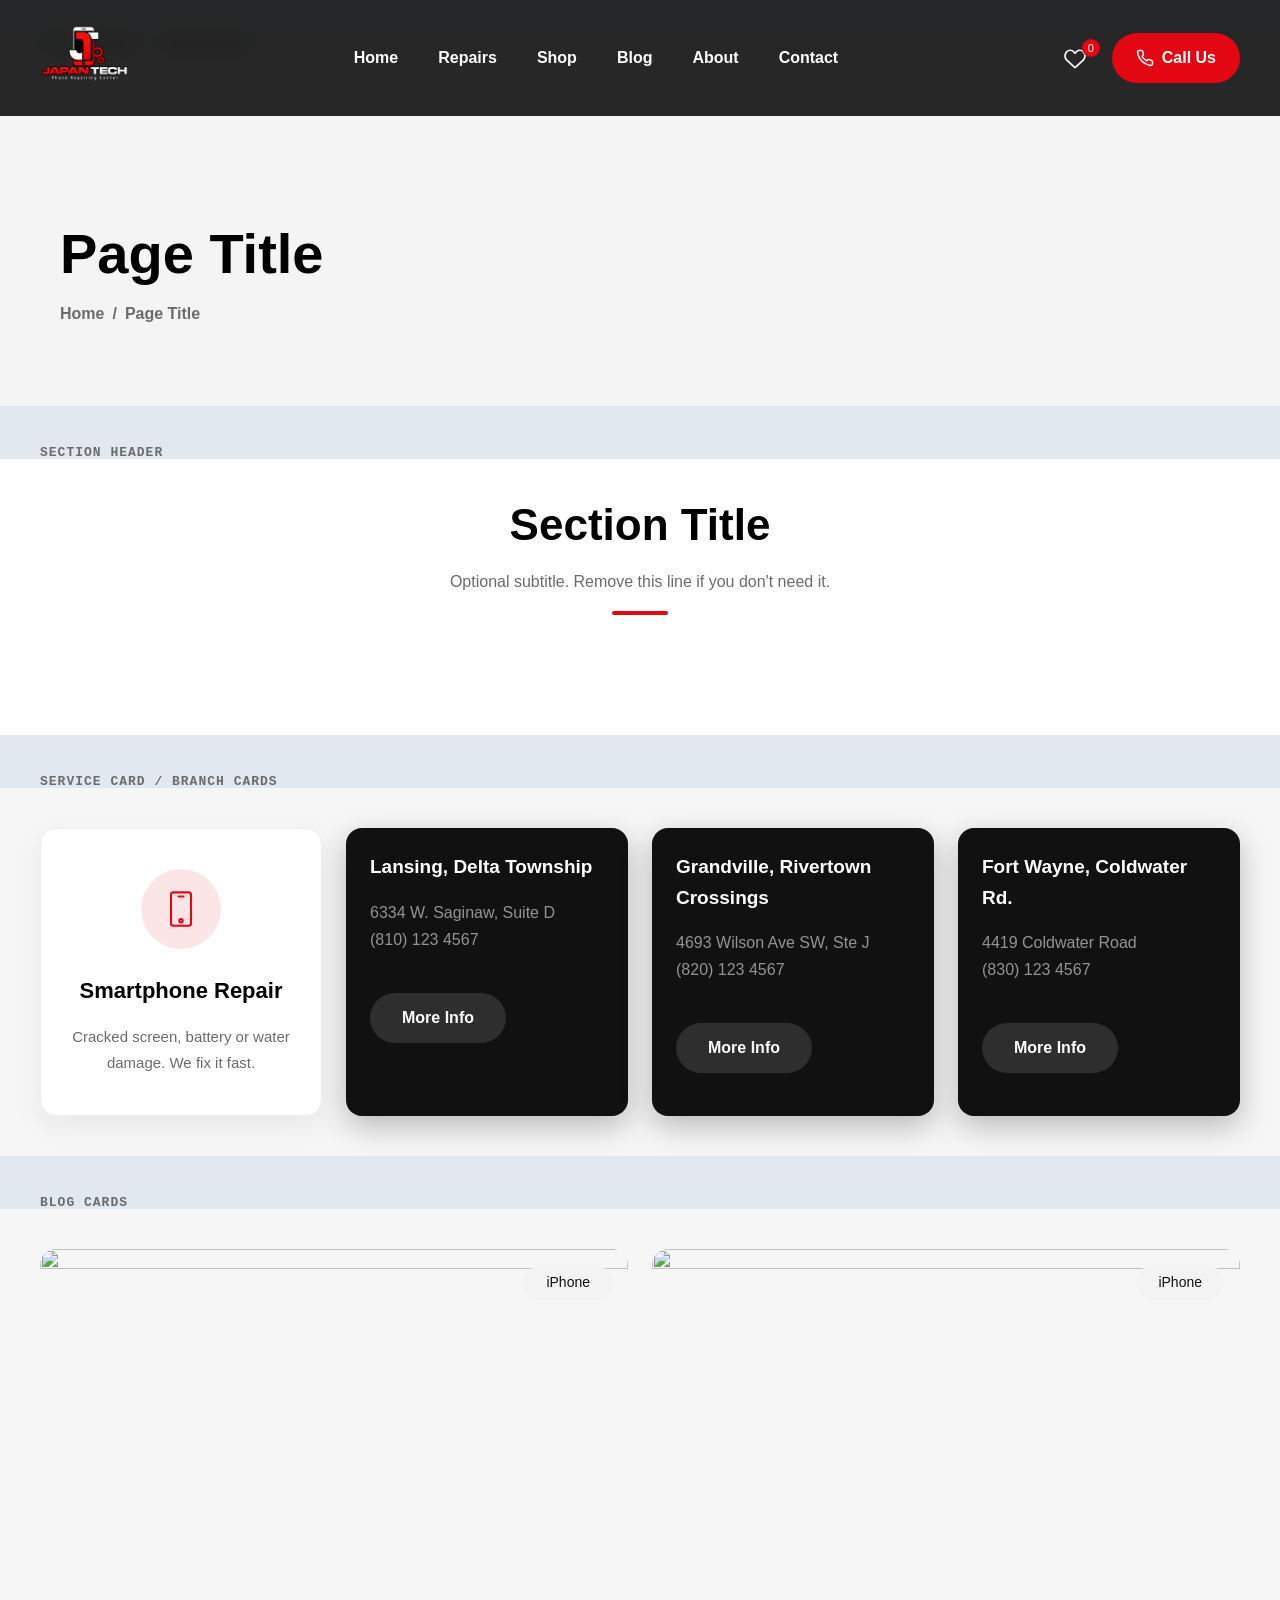
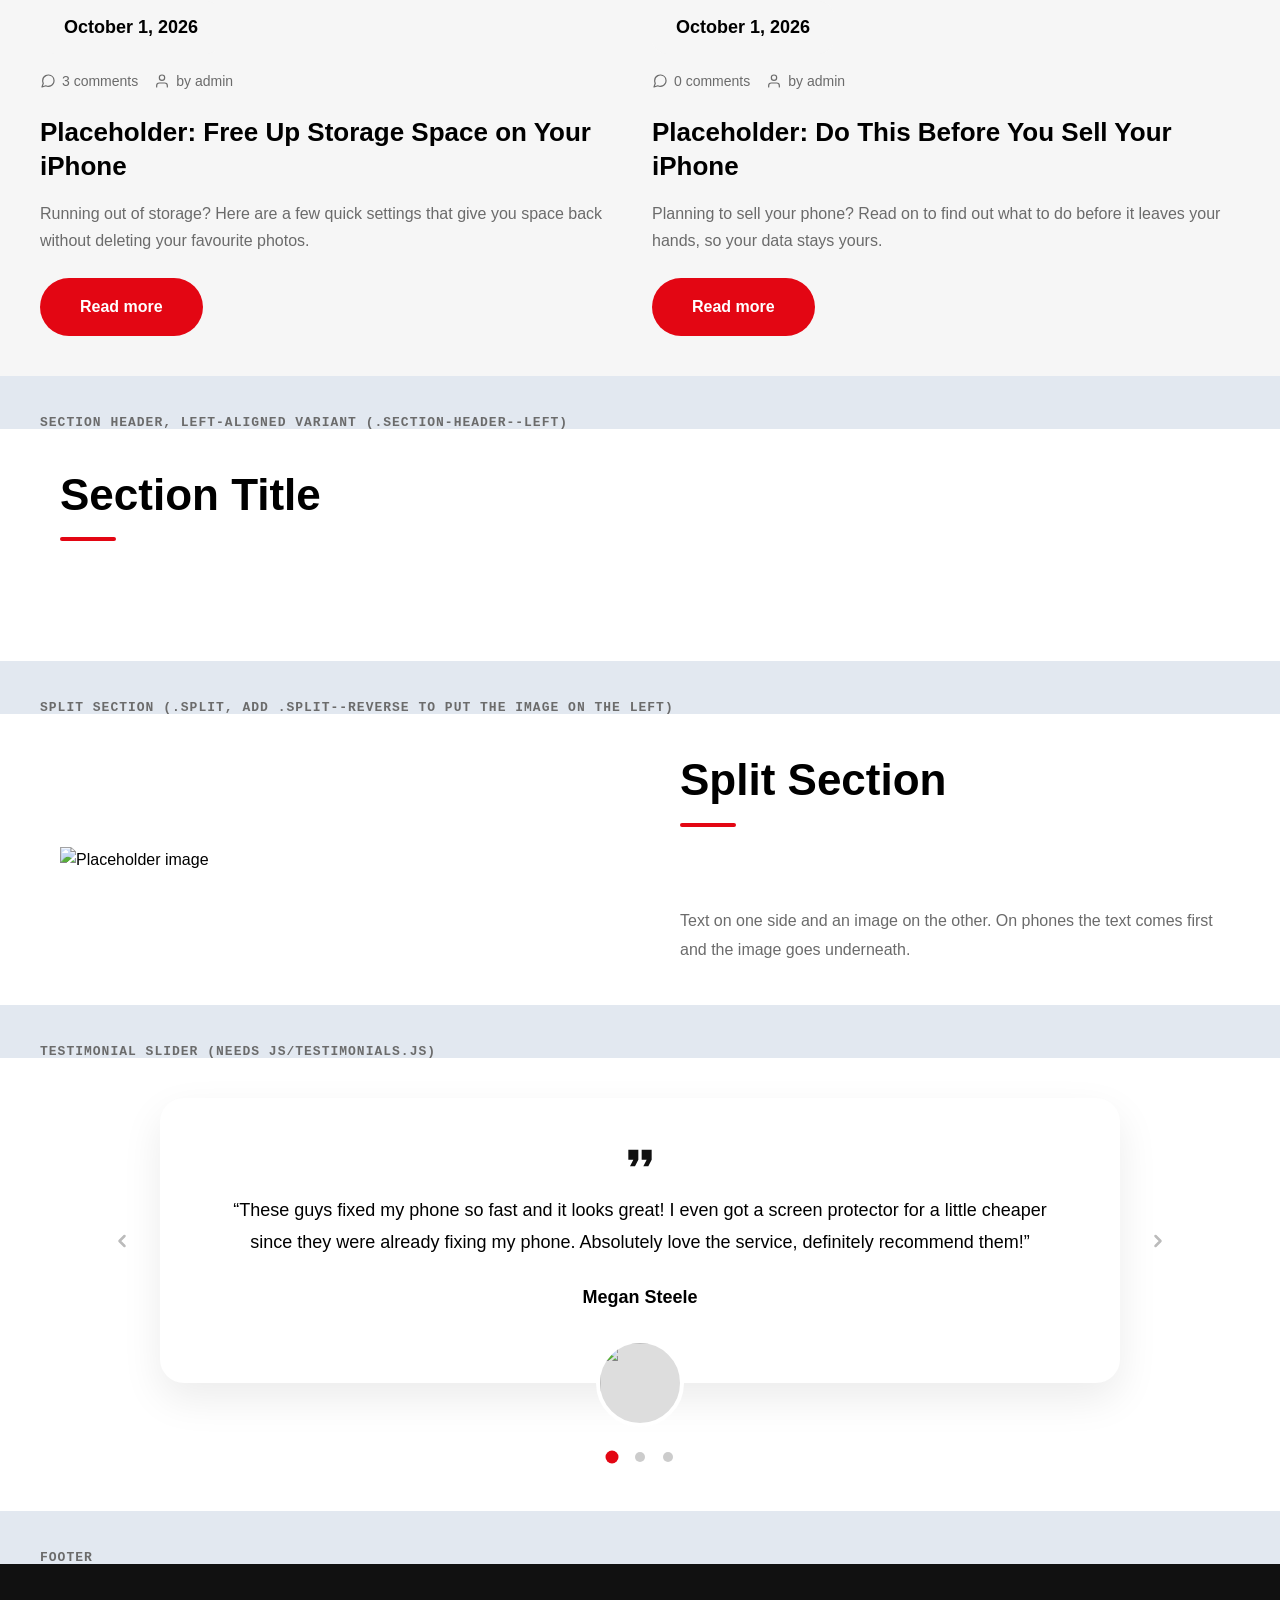
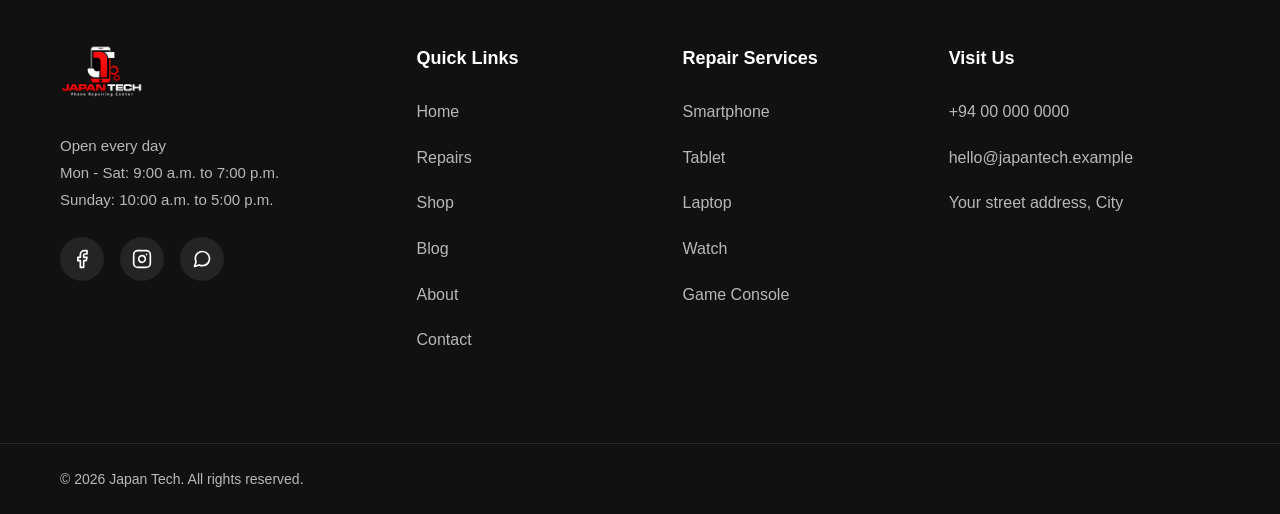
==== commit 9a078e77: "Created the about page" ====
--- a/components-reference.html
+++ b/components-reference.html
@@ -173,5 +173,146 @@
                         <a href="#" class="btn blog-card-btn">Read more</a>
                     </article>
         </div>
+
+        <p class="ref-label">Section header, left-aligned variant (.section-header--left)</p>
+        <div class="ref-block">
+            <div class="container">
+                <header class="section-header section-header--left">
+                    <h2 class="section-title">Section Title</h2>
+                </header>
+            </div>
+        </div>
+
+        <p class="ref-label">Split section (.split, add .split--reverse to put the image on the left)</p>
+        <div class="ref-block">
+            <div class="container split split--reverse">
+                <div class="split-text">
+                    <header class="section-header section-header--left">
+                        <h2 class="section-title">Split Section</h2>
+                    </header>
+                    <p>Text on one side and an image on the other. On phones the text comes first and the image goes underneath.</p>
+                </div>
+                <div class="split-media">
+                    <img src="images/about-devices.png" alt="Placeholder image" loading="lazy">
+                </div>
+            </div>
+        </div>
+
+        <p class="ref-label">Testimonial slider (needs js/testimonials.js)</p>
+        <div class="ref-block">
+            <div class="container">
+                <section class="testimonial" data-testimonials data-interval="6000" role="region" aria-roledescription="carousel" aria-label="Customer testimonials">
+                    <div class="testimonial-slides">
+                        <button class="testimonial-arrow testimonial-arrow--prev" type="button" aria-label="Previous testimonial"><svg width="20" height="20" viewBox="0 0 24 24" fill="none" stroke="currentColor" stroke-width="3" stroke-linecap="round" stroke-linejoin="round" aria-hidden="true"><polyline points="15 18 9 12 15 6"/></svg></button>
+                        <button class="testimonial-arrow testimonial-arrow--next" type="button" aria-label="Next testimonial"><svg width="20" height="20" viewBox="0 0 24 24" fill="none" stroke="currentColor" stroke-width="3" stroke-linecap="round" stroke-linejoin="round" aria-hidden="true"><polyline points="9 18 15 12 9 6"/></svg></button>
+
+                    <article class="testimonial-card" role="group" aria-roledescription="slide" aria-label="1 of 3">
+                        <svg class="testimonial-icon" width="40" height="40" viewBox="0 0 24 24" fill="currentColor" aria-hidden="true"><path d="M6 17h3l2-4V7H5v6h3l-2 4zm8 0h3l2-4V7h-6v6h3l-2 4z"/></svg>
+                        <p class="testimonial-text">&ldquo;These guys fixed my phone so fast and it looks great! I even got a screen protector for a little cheaper since they were already fixing my phone. Absolutely love the service, definitely recommend them!&rdquo;</p>
+                        <p class="testimonial-name">Megan Steele</p>
+                        <img class="testimonial-avatar" src="images/avatar-1.jpg" alt="" loading="lazy">
+                    </article>
+                    <article class="testimonial-card" role="group" aria-roledescription="slide" aria-label="2 of 3">
+                        <svg class="testimonial-icon" width="40" height="40" viewBox="0 0 24 24" fill="currentColor" aria-hidden="true"><path d="M6 17h3l2-4V7H5v6h3l-2 4zm8 0h3l2-4V7h-6v6h3l-2 4z"/></svg>
+                        <p class="testimonial-text">&ldquo;Dropped my laptop off in the morning and picked it up that same afternoon, running like new. Honest pricing and really friendly staff.&rdquo;</p>
+                        <p class="testimonial-name">James Carter</p>
+                        <img class="testimonial-avatar" src="images/avatar-2.jpg" alt="" loading="lazy">
+                    </article>
+                    <article class="testimonial-card" role="group" aria-roledescription="slide" aria-label="3 of 3">
+                        <svg class="testimonial-icon" width="40" height="40" viewBox="0 0 24 24" fill="currentColor" aria-hidden="true"><path d="M6 17h3l2-4V7H5v6h3l-2 4zm8 0h3l2-4V7h-6v6h3l-2 4z"/></svg>
+                        <p class="testimonial-text">&ldquo;My game console had been overheating for months. They cleaned it, replaced the fan and explained everything clearly. Great service.&rdquo;</p>
+                        <p class="testimonial-name">Priya Nair</p>
+                        <img class="testimonial-avatar" src="images/avatar-3.jpg" alt="" loading="lazy">
+                    </article>
+                    </div>
+                    <div class="testimonial-dots"></div>
+                </section>
+            </div>
+        </div>
+
+        <p class="ref-label">Footer</p>
+        <footer class="footer">
+            <div class="container footer-grid">
+
+                <div class="footer-about">
+                    <a href="index.html" class="footer-logo">
+                        <img src="images/logo.svg" alt="Japan Tech">
+                    </a>
+                    <p class="footer-hours">
+                        Open every day<br>
+                        Mon - Sat: 9:00 a.m. to 7:00 p.m.<br>
+                        Sunday: 10:00 a.m. to 5:00 p.m.
+                    </p>
+
+                    <ul class="footer-social">
+                        <li>
+                            <a href="#" aria-label="Facebook">
+                                <svg width="20" height="20" viewBox="0 0 24 24" fill="none" stroke="currentColor" stroke-width="2" stroke-linecap="round" stroke-linejoin="round" aria-hidden="true">
+                                    <path d="M18 2h-3a5 5 0 0 0-5 5v3H7v4h3v8h4v-8h3l1-4h-4V7a1 1 0 0 1 1-1h3z"/>
+                                </svg>
+                            </a>
+                        </li>
+                        <li>
+                            <a href="#" aria-label="Instagram">
+                                <svg width="20" height="20" viewBox="0 0 24 24" fill="none" stroke="currentColor" stroke-width="2" stroke-linecap="round" stroke-linejoin="round" aria-hidden="true">
+                                    <rect x="2" y="2" width="20" height="20" rx="5"/>
+                                    <path d="M16 11.37A4 4 0 1 1 12.63 8 4 4 0 0 1 16 11.37z"/>
+                                    <line x1="17.5" y1="6.5" x2="17.51" y2="6.5"/>
+                                </svg>
+                            </a>
+                        </li>
+                        <li>
+                            <a href="#" aria-label="WhatsApp">
+                                <svg width="20" height="20" viewBox="0 0 24 24" fill="none" stroke="currentColor" stroke-width="2" stroke-linecap="round" stroke-linejoin="round" aria-hidden="true">
+                                    <path d="M21 11.5a8.38 8.38 0 0 1-.9 3.8 8.5 8.5 0 0 1-7.6 4.7 8.38 8.38 0 0 1-3.8-.9L3 21l1.9-5.7a8.38 8.38 0 0 1-.9-3.8 8.5 8.5 0 0 1 4.7-7.6 8.38 8.38 0 0 1 3.8-.9h.5a8.48 8.48 0 0 1 8 8v.5z"/>
+                                </svg>
+                            </a>
+                        </li>
+                    </ul>
+                </div>
+
+                <nav class="footer-col" aria-label="Quick links">
+                    <h3 class="footer-title">Quick Links</h3>
+                    <ul>
+                        <li><a href="index.html">Home</a></li>
+                        <li><a href="services.html">Repairs</a></li>
+                        <li><a href="shop.html">Shop</a></li>
+                        <li><a href="blog.html">Blog</a></li>
+                        <li><a href="about.html">About</a></li>
+                        <li><a href="contact.html">Contact</a></li>
+                    </ul>
+                </nav>
+
+                <nav class="footer-col" aria-label="Repair services">
+                    <h3 class="footer-title">Repair Services</h3>
+                    <ul>
+                        <li><a href="services.html">Smartphone</a></li>
+                        <li><a href="services.html">Tablet</a></li>
+                        <li><a href="services.html">Laptop</a></li>
+                        <li><a href="services.html">Watch</a></li>
+                        <li><a href="services.html">Game Console</a></li>
+                    </ul>
+                </nav>
+
+                <div class="footer-col">
+                    <h3 class="footer-title">Visit Us</h3>
+                    <ul>
+                        <li><a href="tel:+940000000000">+94 00 000 0000</a></li>
+                        <li><a href="mailto:hello@japantech.example">hello@japantech.example</a></li>
+                        <li><a href="contact.html">Your street address, City</a></li>
+                    </ul>
+                </div>
+
+            </div>
+
+            <div class="footer-bottom">
+                <div class="container">
+                    <p>&copy; 2026 Japan Tech. All rights reserved.</p>
+                </div>
+            </div>
+        </footer>
+
+        <script src="js/nav.js"></script>
+        <script src="js/testimonials.js"></script>
     </body>
 </html>
--- a/css/components.css
+++ b/css/components.css
@@ -427,6 +427,225 @@
     }
 }
 
+/* ===== TESTIMONIAL SLIDER ===== */
+.testimonial {
+    max-width: 960px;
+    margin: 0 auto;
+}
+
+.testimonial-slides {
+    display: grid;                          /* every card sits in the same cell, so the tallest one sets the height */
+}
+
+.testimonial-card {
+    grid-area: 1 / 1;
+    position: relative;
+    padding: var(--space-3) var(--space-2) 68px;   /* extra bottom space: the top half of the avatar sits inside the card */
+    background: var(--white);
+    border-radius: 24px;
+    box-shadow: 0 16px 40px rgba(0, 0, 0, 0.08);
+    text-align: center;
+    opacity: 0;                             /* inactive cards are hidden... */
+    visibility: hidden;
+    transition: opacity 0.5s, visibility 0.5s;
+}
+
+.testimonial-card.is-active {
+    opacity: 1;                             /* ...the active one fades in */
+    visibility: visible;
+}
+
+/* without JavaScript, still show the first card */
+.testimonial:not(.is-ready) .testimonial-card:first-child {
+    opacity: 1;
+    visibility: visible;
+}
+
+.testimonial-icon {
+    display: block;
+    margin: 0 auto var(--space-2);
+    color: var(--dark);                     /* dark quote icon, like the design */
+}
+
+.testimonial-text {
+    max-width: 860px;
+    margin: 0 auto;
+    font-size: 16px;
+    line-height: 1.8;
+}
+
+.testimonial-name {
+    margin-top: var(--space-3);
+    font-size: 18px;
+    font-weight: 700;
+}
+
+.testimonial-avatar {
+    position: absolute;                     /* hangs over the bottom edge of the card */
+    left: 50%;
+    bottom: -44px;                          /* half of the 88px height */
+    transform: translateX(-50%);
+    width: 88px;
+    height: 88px;
+    border: 4px solid var(--white);
+    border-radius: 50%;
+    object-fit: cover;
+    background: #dddddd;                    /* shows while the photo loads */
+}
+
+.testimonial-dots {
+    display: flex;
+    justify-content: center;
+    margin-top: calc(44px + var(--space-2));   /* clears the avatar that hangs below the card */
+}
+
+.testimonial-dot {
+    width: 28px;                            /* roomy tap area; the visible dot is drawn smaller below */
+    height: 28px;
+    padding: 0;
+    background: none;
+    border: none;
+    cursor: pointer;
+}
+
+.testimonial-dot::before {
+    content: "";
+    display: block;
+    width: 10px;
+    height: 10px;
+    margin: 0 auto;
+    background: #cccccc;
+    border-radius: 50%;
+    transition: background 0.3s, transform 0.3s;
+}
+
+.testimonial-dot:hover::before {
+    background: #999999;
+}
+
+.testimonial-dot[aria-current="true"]::before {
+    background: var(--accent);
+    transform: scale(1.3);
+}
+
+.testimonial-dot:focus-visible {
+    outline: 3px solid var(--accent);
+    outline-offset: 2px;
+    border-radius: 50%;
+}
+
+@media (min-width: 900px) {
+    .testimonial-card {
+        padding: var(--space-4) var(--space-4) 72px;
+    }
+
+    .testimonial-text {
+        font-size: 18px;
+    }
+}
+
+@media (prefers-reduced-motion: reduce) {
+    .testimonial-card,
+    .testimonial-dot::before {
+        transition: none;
+    }
+}
+
+/* ===== SECTION HEADER: LEFT-ALIGNED VARIANT ===== */
+.section-header--left {
+    text-align: left;
+}
+
+.section-header--left::after {
+    margin-left: 0;                         /* underline starts at the left edge instead of the centre */
+}
+
+/* ===== SPLIT SECTION (text on one side, image on the other) ===== */
+.split {
+    display: grid;                          /* stacked on phones: text first, then image */
+    gap: var(--space-4);
+    align-items: center;
+}
+
+.split-text p {
+    color: var(--muted);
+    line-height: 1.8;
+}
+
+.split-text p + p {
+    margin-top: var(--space-3);
+}
+
+.split-media img {
+    display: block;
+    width: 100%;
+    height: auto;
+}
+
+/* ===== TESTIMONIAL ARROWS (desktop only; phones use swipe and dots) ===== */
+.testimonial-slides {
+    position: relative;                     /* the arrows are positioned against the cards area */
+}
+
+.testimonial-arrow {
+    display: none;
+    position: absolute;
+    top: 50%;
+    width: 44px;
+    height: 44px;
+    margin-top: -22px;
+    padding: 0;
+    align-items: center;
+    justify-content: center;
+    background: none;
+    border: none;
+    color: #bbbbbb;
+    cursor: pointer;
+    z-index: 2;
+    transition: color 0.3s;
+}
+
+.testimonial-arrow--prev {
+    left: -60px;
+}
+
+.testimonial-arrow--next {
+    right: -60px;
+}
+
+.testimonial-arrow:hover {
+    color: var(--accent);
+}
+
+.testimonial-arrow:focus-visible {
+    outline: 3px solid var(--accent);
+    outline-offset: 2px;
+    border-radius: 50%;
+}
+
+@media (min-width: 900px) {
+    .split {
+        grid-template-columns: 1fr 1fr;
+        gap: var(--space-5);
+    }
+
+    .split--reverse .split-media {
+        order: -1;                          /* image goes on the left; on phones the text still comes first */
+    }
+}
+
+@media (min-width: 1100px) {
+    .testimonial-arrow {
+        display: flex;
+    }
+}
+
+@media (prefers-reduced-motion: reduce) {
+    .testimonial-arrow {
+        transition: none;
+    }
+}
+
 @media (max-width: 600px) {
   .preview-grid {
       padding: var(--space-3);   /* 24px instead of 40px on phones */
@@ -526,115 +745,6 @@
     text-align: center;
 }
 
-/* ===== SECTION HEADING ===== */
-.section-heading {
-    max-width: 640px;                  /* keeps the subtitle line short and readable */
-    margin: 0 auto var(--space-4);     /* centered; 40px of space below */
-    text-align: center;
-}
-
-.section-heading h2 {
-    font-size: clamp(28px, 5vw, 40px); /* scales with the screen: 28px on phones, 40px at most */
-    color: var(--dark);
-}
-
-.section-heading h2::after {
-    content: "";                       /* a pseudo-element needs this to exist, even if empty */
-    display: block;                    /* sits on its own line under the text */
-    width: 56px;
-    height: 4px;
-    margin: var(--space-2) auto 0;     /* centered, 16px above */
-    background: var(--accent);
-    border-radius: 2px;
-}
-
-.section-heading p {
-    margin-top: var(--space-2);
-    color: var(--muted);
-}
-
-/* ===== SERVICE CARD ===== */
-.service-card {
-    display: flex;
-    flex-direction: column;            /* stack icon, title, text, link vertically */
-    align-items: center;               /* centers each child horizontally, so no margin: auto needed */
-    background: var(--white);
-    border-radius: var(--radius);
-    padding: var(--space-3);           /* phone: 24px all round */
-    text-align: center;
-    box-shadow: var(--shadow);
-    border: 1px solid #eeeeee;
-    transition: transform 0.25s, box-shadow 0.25s;
-}
-
-.service-card:hover {
-    transform: translateY(-6px);
-    box-shadow: 0 16px 36px rgba(0, 0, 0, 0.1);
-}
-
-.service-card-icon {
-    width: 64px;
-    height: 64px;
-    margin-bottom: var(--space-3);
-    display: flex;
-    align-items: center;
-    justify-content: center;
-    border-radius: 50%;
-    background: rgba(227, 6, 19, 0.1);
-    color: var(--accent);
-}
-
-/* one place styles every icon, so the HTML doesn't repeat stroke attributes */
-.service-card-icon svg {
-    width: 30px;
-    height: 30px;
-    fill: none;
-    stroke: currentColor;
-    stroke-width: 2;
-    stroke-linecap: round;
-    stroke-linejoin: round;
-}
-
-.service-card-title {
-    font-size: 20px;
-    margin-bottom: var(--space-1);
-}
-
-.service-card-text {
-    color: var(--muted);
-    font-size: 15px;
-    line-height: 1.7;
-    margin-bottom: var(--space-3);
-}
-
-.service-card-link {
-    margin-top: auto;                  /* pushes the link to the bottom of the card */
-    padding: 12px 28px;
-    border-radius: 999px;
-    background: var(--light-bg);
-    color: var(--dark);
-    font-size: 15px;
-    font-weight: 600;
-    transition: background 0.3s, color 0.3s;
-}
-
-.service-card:hover .service-card-link,
-.service-card-link:hover {
-    background: var(--accent);         /* hovering anywhere on the card lights up its link */
-    color: var(--white);
-}
-
-.section-cta {
-    margin-top: var(--space-4);
-    text-align: center;
-}
-
-.section-cta p {
-    margin-bottom: var(--space-2);
-    color: var(--dark);
-    font-weight: 500;
-}
-
 @media (max-width: 1000px) {
 
     .nav-inner {
@@ -723,36 +833,4 @@
     .footer-bottom {
         text-align: left;
     }
-<<<<<<< HEAD
-}
-
-.service-grid {
-    display: grid;
-    gap: var(--space-2);               /* no columns defined = one column on phones */
-}
-
-@media (min-width: 640px) {
-    .service-grid {
-        grid-template-columns: repeat(2, 1fr);   /* tablets: two columns */
-        gap: var(--space-3);
-    }
-
-    .service-card {
-        padding: var(--space-4) var(--space-3);  /* roomier card */
-    }
-
-    .service-card-icon {
-        width: 80px;
-        height: 80px;
-    }
-}
-
-@media (min-width: 960px) {
-    .service-grid {
-        grid-template-columns: repeat(3, 1fr);   /* desktop: three columns */
-    }
-}
-
-=======
-}
->>>>>>> origin/main
+}
